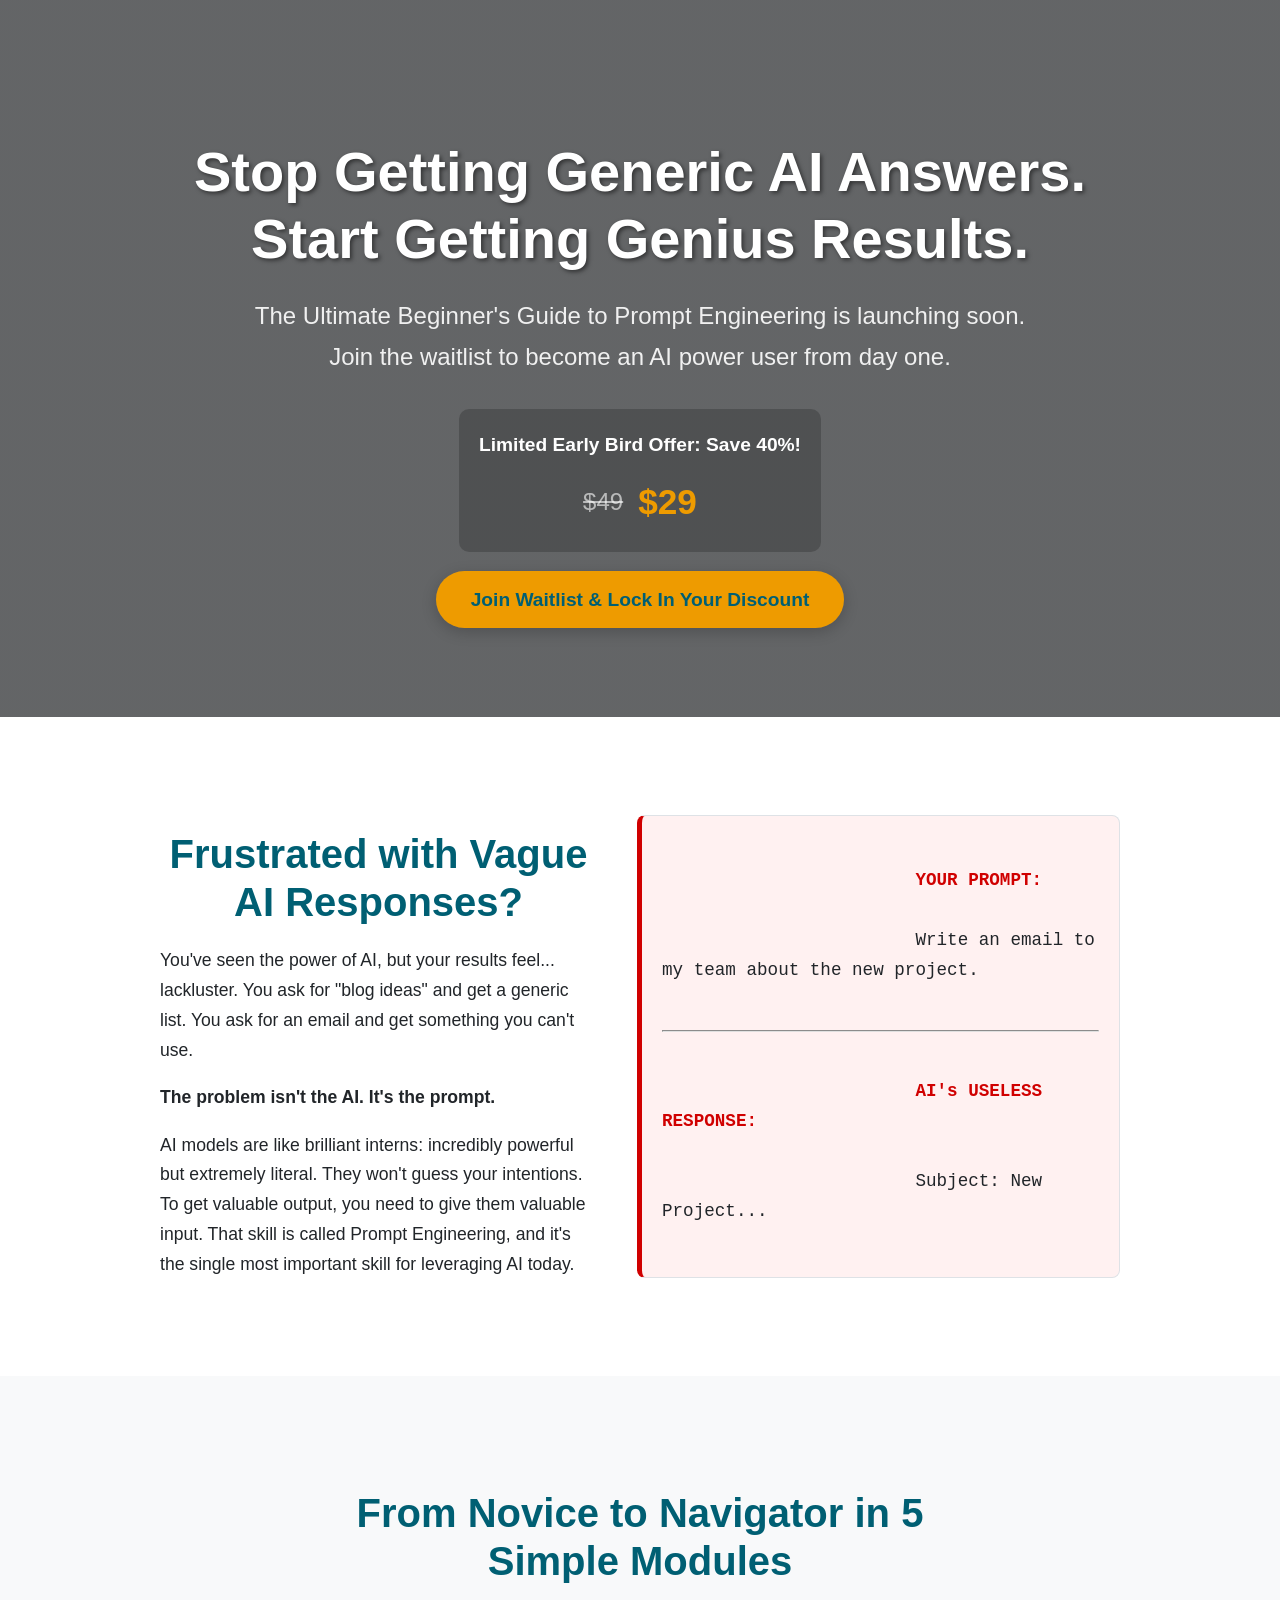
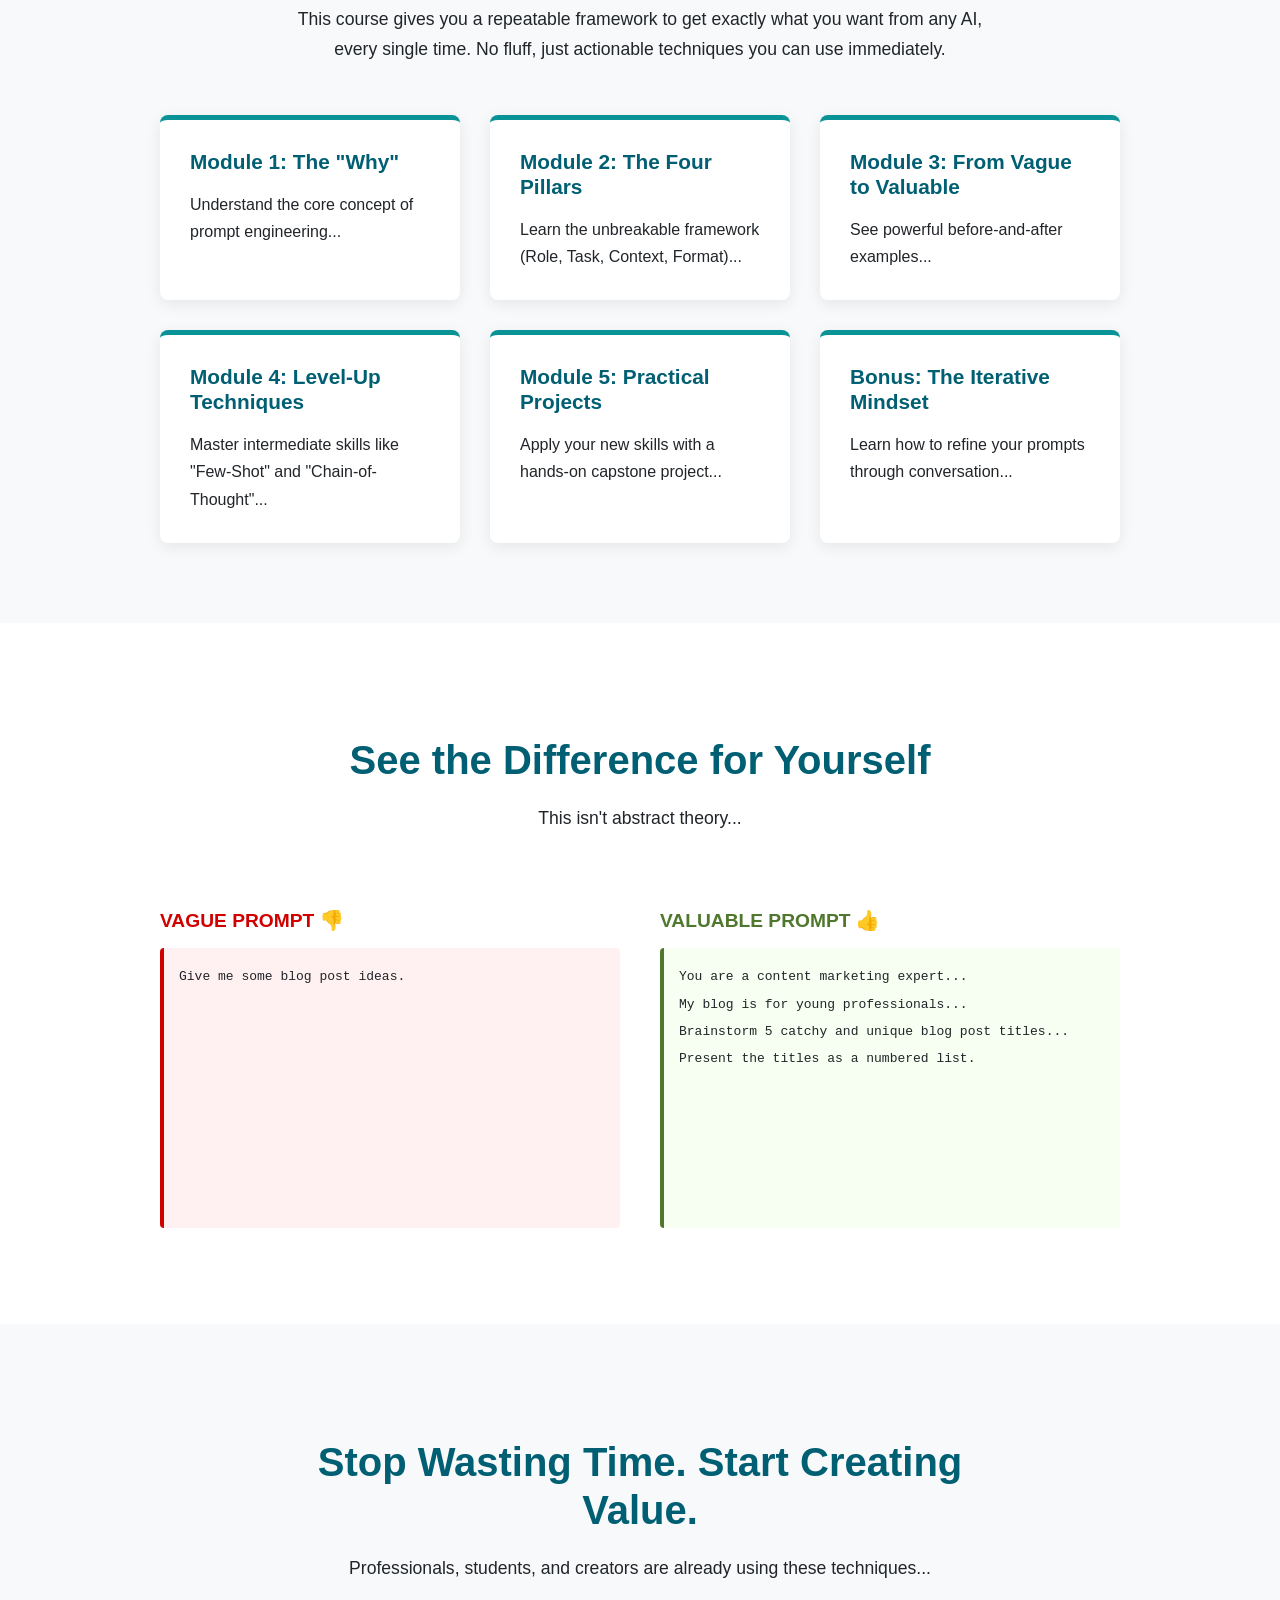
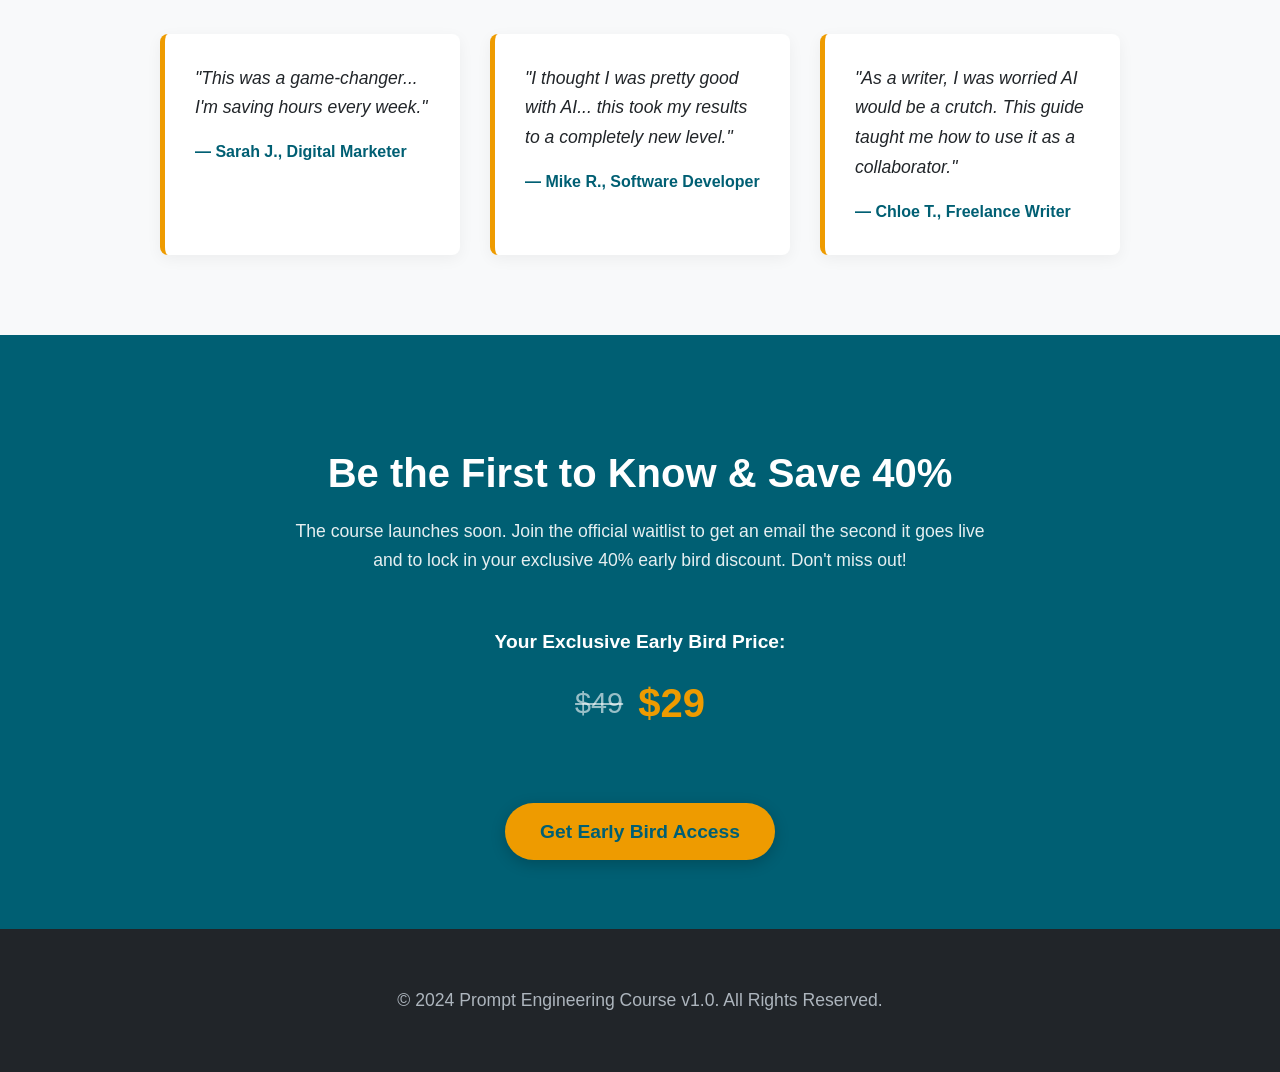
==== index.html @ 7eda1242 "Add files via upload" ====
<!DOCTYPE html>
<html lang="en">
<head>
    <meta charset="UTF-8">
    <meta name="viewport" content="width=device-width, initial-scale=1.0">
    <title>The Ultimate Beginner's Guide to Prompt Engineering</title>
    <style>
        /* --- Base & Typography --- */
        :root {
            --primary-color: #005f73;
            --secondary-color: #0a9396;
            --accent-color: #ee9b00;
            --text-color: #212529;
            --bg-light: #f8f9fa;
            --bg-white: #ffffff;
            --border-color: #dee2e6;
            --success-light: #f6fff1;
            --success-dark: #4f772d;
            --danger-light: #fff1f1;
            --danger-dark: #d00000;
        }

        body {
            font-family: -apple-system, BlinkMacSystemFont, "Segoe UI", Roboto, Helvetica, Arial, sans-serif;
            line-height: 1.7;
            margin: 0;
            padding: 0;
            background-color: var(--bg-light);
            color: var(--text-color);
            scroll-behavior: smooth;
        }

        .container {
            max-width: 960px;
            margin: 0 auto;
            padding: 0 20px;
        }

        h1, h2, h3, h4 {
            color: var(--primary-color);
            font-weight: 700;
            line-height: 1.2;
        }

        h2 { font-size: 2.5rem; text-align: center; margin-bottom: 20px; }
        h3 { font-size: 1.75rem; }
        p { margin-bottom: 1rem; font-size: 1.1rem; }

        /* --- Header / Hero Section --- */
        .hero {
            background: linear-gradient(rgba(0, 2, 4, 0.6), rgba(0, 2, 4, 0.6)), url('https://images.unsplash.com/photo-1677756119517-756a188d2d94?auto=format&fit=crop&q=80&w=2070') no-repeat center center/cover;
            color: var(--bg-white);
            padding: 100px 0;
            text-align: center;
        }

        .hero h1 { font-size: 3.5rem; color: var(--bg-white); margin-bottom: 1rem; text-shadow: 2px 2px 4px rgba(0,0,0,0.5); }
        .hero p { font-size: 1.5rem; color: rgba(255, 255, 255, 0.9); margin-bottom: 2rem; }

        .cta-button {
            background-color: var(--accent-color);
            color: var(--primary-color);
            padding: 18px 35px;
            font-size: 1.2rem;
            font-weight: bold;
            text-decoration: none;
            border-radius: 50px;
            border: none;
            cursor: pointer;
            transition: all 0.3s ease;
            box-shadow: 0 4px 15px rgba(0,0,0,0.2);
        }

        .cta-button:hover { background-color: #ffb703; transform: translateY(-3px); box-shadow: 0 6px 20px rgba(0,0,0,0.3); }
        
        .early-bird-offer { background-color: rgba(0, 0, 0, 0.2); border-radius: 10px; padding: 20px; margin-bottom: 2rem; display: inline-block; }
        .early-bird-offer p { margin: 0 0 10px 0; font-weight: bold; color: #fff; font-size: 1.2rem; }
        
        .price-display { display: flex; justify-content: center; align-items: center; gap: 15px; }
        .strikethrough-price { text-decoration: line-through; font-size: 1.5rem; color: rgba(255,255,255,0.6); }
        .early-bird-price { font-size: 2.2rem; font-weight: bold; color: var(--accent-color); }


        /* --- General Section Styling --- */
        .section { padding: 80px 0; }
        .section-intro { text-align: center; max-width: 700px; margin: 0 auto 50px auto; }

        /* --- Problem Section --- */
        #problem { background-color: var(--bg-white); }
        .problem-container { display: flex; align-items: center; gap: 40px; }
        .problem-text { flex: 1; }
        .problem-image { flex: 1; font-family: "Courier New", Courier, monospace; background: var(--danger-light); border: 1px solid var(--border-color); border-left: 5px solid var(--danger-dark); padding: 20px; border-radius: 8px; font-size: 1.1rem; white-space: pre-wrap; }

        /* --- Modules Section --- */
        .modules-grid { display: grid; grid-template-columns: repeat(auto-fit, minmax(280px, 1fr)); gap: 30px; margin-top: 50px; }
        .module-card { background-color: var(--bg-white); border-radius: 8px; padding: 30px; box-shadow: 0 4px 15px rgba(0,0,0,0.08); border-top: 5px solid var(--secondary-color); transition: transform 0.3s ease, box-shadow 0.3s ease; }
        .module-card:hover { transform: translateY(-5px); box-shadow: 0 8px 25px rgba(0,0,0,0.12); }
        .module-card h4 { color: var(--primary-color); font-size: 1.3rem; margin-top: 0; margin-bottom: 15px; }
        .module-card p { font-size: 1rem; margin-bottom: 0; }

        /* --- Sneak Peek Section --- */
        #sneak-peek { background-color: var(--bg-white); }
        .comparison-grid { display: grid; grid-template-columns: 1fr 1fr; gap: 40px; margin-top: 40px; }
        .prompt-box h4 { font-size: 1.2rem; margin-bottom: 10px; }
        .prompt-box pre { padding: 15px; border-radius: 4px; font-family: "Courier New", Courier, monospace; white-space: pre-wrap; word-wrap: break-word; min-height: 250px; }
        .bad-prompt h4 { color: var(--danger-dark); }
        .bad-prompt pre { border-left: 4px solid var(--danger-dark); background-color: var(--danger-light); }
        .good-prompt h4 { color: var(--success-dark); }
        .good-prompt pre { border-left: 4px solid var(--success-dark); background-color: var(--success-light); }
        
        /* --- Testimonials Section --- */
        .testimonials-grid { display: grid; grid-template-columns: repeat(auto-fit, minmax(280px, 1fr)); gap: 30px; }
        .testimonial-card { background: var(--bg-white); padding: 30px; border-radius: 8px; box-shadow: 0 4px 15px rgba(0,0,0,0.05); border-left: 5px solid var(--accent-color); }
        .testimonial-card blockquote { margin: 0 0 15px 0; padding: 0; font-style: italic; font-size: 1.1rem; border: none; }
        .testimonial-card cite { font-weight: bold; color: var(--primary-color); font-style: normal; }

        /* --- Final CTA Section --- */
        #final-cta { background-color: var(--primary-color); color: var(--bg-white); }
        #final-cta h2 { color: var(--bg-white); }
        #final-cta .section-intro { margin-bottom: 30px; }
        #final-cta .early-bird-offer { background-color: transparent; }

        /* --- Modal Styles --- */
        .modal-overlay {
            position: fixed;
            top: 0; left: 0; right: 0; bottom: 0;
            background: rgba(0, 0, 0, 0.7);
            z-index: 1000;
            display: none;
            justify-content: center;
            align-items: center;
            opacity: 0;
            transition: opacity 0.3s ease;
        }
        .modal-overlay.active { display: flex; opacity: 1; }
        .modal-content {
            background: var(--bg-white);
            padding: 40px;
            border-radius: 8px;
            max-width: 500px;
            width: 90%;
            position: relative;
            text-align: center;
            transform: translateY(-20px);
            transition: transform 0.3s ease;
        }
        .modal-overlay.active .modal-content { transform: translateY(0); }
        .modal-content h3 { margin-top: 0; font-size: 1.8rem; }
        .modal-content p { color: #6c757d; font-size: 1.1rem; }
        .close-button {
            position: absolute;
            top: 10px; right: 15px;
            font-size: 2.5rem;
            font-weight: bold;
            color: #aaa;
            cursor: pointer;
            border: none; background: none;
            line-height: 1;
        }
        .close-button:hover { color: #333; }
        .waitlist-form input {
            width: 100%;
            padding: 15px;
            margin-bottom: 15px;
            border: 1px solid var(--border-color);
            border-radius: 8px;
            font-size: 1rem;
            box-sizing: border-box;
        }
        .waitlist-form button {
            width: 100%;
            padding: 15px;
            font-size: 1.1rem;
            font-weight: bold;
        }
        .success-message { display: none; }
        .success-message .icon { font-size: 4rem; color: var(--success-dark); line-height: 1; }
        .success-message h3 { color: var(--success-dark); }
        
        /* --- Footer --- */
        footer { text-align: center; padding: 40px 20px; background-color: #212529; color: #adb5bd; }
        
        @media (max-width: 768px) {
            .hero h1 { font-size: 2.5rem; }
            .hero p { font-size: 1.2rem; }
            h2 { font-size: 2rem; }
            .problem-container { flex-direction: column; }
            .comparison-grid { grid-template-columns: 1fr; }
            .prompt-box pre { min-height: auto; }
        }

    </style>
</head>
<body>

    <!-- Hero Section -->
    <header class="hero">
        <div class="container">
            <h1>Stop Getting Generic AI Answers. Start Getting Genius Results.</h1>
            <p>The Ultimate Beginner's Guide to Prompt Engineering is launching soon. <br>Join the waitlist to become an AI power user from day one.</p>
            <div class="early-bird-offer">
                <p>Limited Early Bird Offer: Save 40%!</p>
                <div class="price-display">
                    <span class="strikethrough-price">$49</span>
                    <span class="early-bird-price">$29</span>
                </div>
            </div>
            <br>
            <a href="#" class="cta-button waitlist-trigger">Join Waitlist & Lock In Your Discount</a>
        </div>
    </header>

    <main>
        <!-- Content Sections -->
        <section id="problem" class="section">
            <div class="container">
                 <div class="problem-container">
                    <div class="problem-text">
                        <h2>Frustrated with Vague AI Responses?</h2>
                        <p>You've seen the power of AI, but your results feel... lackluster. You ask for "blog ideas" and get a generic list. You ask for an email and get something you can't use.</p>
                        <p><strong>The problem isn't the AI. It's the prompt.</strong></p>
                        <p>AI models are like brilliant interns: incredibly powerful but extremely literal. They won't guess your intentions. To get valuable output, you need to give them valuable input. That skill is called Prompt Engineering, and it's the single most important skill for leveraging AI today.</p>
                    </div>
                    <div class="problem-image">
                        <span style="font-weight: bold; color: var(--danger-dark);">YOUR PROMPT:</span><br>
                        <code>Write an email to my team about the new project.</code>
                        <hr style="border-color: #e0e0e0; margin: 15px 0;">
                        <span style="font-weight: bold; color: var(--danger-dark);">AI's USELESS RESPONSE:</span><br>
                        <code>Subject: New Project...</code>
                    </div>
                 </div>
            </div>
        </section>

        <section id="learn" class="section">
            <div class="container">
                <div class="section-intro">
                    <h2>From Novice to Navigator in 5 Simple Modules</h2>
                    <p>This course gives you a repeatable framework to get exactly what you want from any AI, every single time. No fluff, just actionable techniques you can use immediately.</p>
                </div>
                <div class="modules-grid">
                    <div class="module-card"><h4>Module 1: The "Why"</h4><p>Understand the core concept of prompt engineering...</p></div>
                    <div class="module-card"><h4>Module 2: The Four Pillars</h4><p>Learn the unbreakable framework (Role, Task, Context, Format)...</p></div>
                    <div class="module-card"><h4>Module 3: From Vague to Valuable</h4><p>See powerful before-and-after examples...</p></div>
                    <div class="module-card"><h4>Module 4: Level-Up Techniques</h4><p>Master intermediate skills like "Few-Shot" and "Chain-of-Thought"...</p></div>
                    <div class="module-card"><h4>Module 5: Practical Projects</h4><p>Apply your new skills with a hands-on capstone project...</p></div>
                    <div class="module-card"><h4>Bonus: The Iterative Mindset</h4><p>Learn how to refine your prompts through conversation...</p></div>
                </div>
            </div>
        </section>

        <section id="sneak-peek" class="section">
             <div class="container">
                <div class="section-intro"><h2>See the Difference for Yourself</h2><p>This isn't abstract theory...</p></div>
                <div class="comparison-grid">
                    <div class="prompt-box bad-prompt"><h4>VAGUE PROMPT 👎</h4><pre><code>Give me some blog post ideas.</code></pre></div>
                    <div class="prompt-box good-prompt"><h4>VALUABLE PROMPT 👍</h4><pre><code>You are a content marketing expert...<br>My blog is for young professionals...<br>Brainstorm 5 catchy and unique blog post titles...<br>Present the titles as a numbered list.</code></pre></div>
                </div>
             </div>
        </section>

        <section id="testimonials" class="section">
            <div class="container">
                <div class="section-intro"><h2>Stop Wasting Time. Start Creating Value.</h2><p>Professionals, students, and creators are already using these techniques...</p></div>
                <div class="testimonials-grid">
                    <div class="testimonial-card"><blockquote>"This was a game-changer... I'm saving hours every week."</blockquote><cite>— Sarah J., Digital Marketer</cite></div>
                    <div class="testimonial-card"><blockquote>"I thought I was pretty good with AI... this took my results to a completely new level."</blockquote><cite>— Mike R., Software Developer</cite></div>
                    <div class="testimonial-card"><blockquote>"As a writer, I was worried AI would be a crutch. This guide taught me how to use it as a collaborator."</blockquote><cite>— Chloe T., Freelance Writer</cite></div>
                </div>
            </div>
        </section>
        
        <section id="final-cta" class="section">
            <div class="container" style="text-align: center;">
                <div class="section-intro">
                    <h2>Be the First to Know & Save 40%</h2>
                    <p style="color: rgba(255, 255, 255, 0.9);">The course launches soon. Join the official waitlist to get an email the second it goes live and to lock in your exclusive 40% early bird discount. Don't miss out!</p>
                </div>
                <div class="early-bird-offer"><p>Your Exclusive Early Bird Price:</p><div class="price-display"><span class="strikethrough-price" style="font-size: 1.8rem;">$49</span><span class="early-bird-price" style="font-size: 2.5rem;">$29</span></div></div>
                <br><br>
                <a href="#" class="cta-button waitlist-trigger">Get Early Bird Access</a>
            </div>
        </section>
    </main>

    <footer>
        <p>&copy; 2024 Prompt Engineering Course v1.0. All Rights Reserved.</p>
    </footer>

    <!-- Modal HTML -->
    <div class="modal-overlay" id="modal-overlay">
        <div class="modal-content" id="modal-content">
            <button class="close-button" id="close-modal">&times;</button>
            
            <div id="form-content">
                <h3>Join the Early Bird Waitlist!</h3>
                <p>Enter your email below to get your 40% discount code and be notified the moment we launch.</p>
                <form class="waitlist-form" id="waitlist-form">
                    <input type="email" name="email" placeholder="Your Email" required>
                    <button type="submit" class="cta-button">Secure My Spot</button>
                </form>
            </div>

            <div class="success-message" id="success-message">
                <div class="icon">✅</div>
                <h3>You're on the list!</h3>
                <p>Thank you for signing up. Your exclusive 40% discount code will be sent to your email on launch day. Keep an eye on your inbox!</p>
            </div>
        </div>
    </div>

<script>
    document.addEventListener('DOMContentLoaded', () => {
        const modalOverlay = document.getElementById('modal-overlay');
        const modalContent = document.getElementById('modal-content');
        const closeModalButton = document.getElementById('close-modal');
        const waitlistTriggers = document.querySelectorAll('.waitlist-trigger');
        const waitlistForm = document.getElementById('waitlist-form');
        const formContent = document.getElementById('form-content');
        const successMessage = document.getElementById('success-message');

        const openModal = () => {
            formContent.style.display = 'block';
            successMessage.style.display = 'none';
            waitlistForm.reset();
            modalOverlay.classList.add('active');
        };

        const closeModal = () => {
            modalOverlay.classList.remove('active');
        };

        waitlistTriggers.forEach(button => {
            button.addEventListener('click', (e) => {
                e.preventDefault();
                openModal();
            });
        });

        closeModalButton.addEventListener('click', closeModal);

        modalOverlay.addEventListener('click', (e) => {
            if (e.target === modalOverlay) {
                closeModal();
            }
        });

        document.addEventListener('keydown', (e) => {
            if (e.key === 'Escape' && modalOverlay.classList.contains('active')) {
                closeModal();
            }
        });

        waitlistForm.addEventListener('submit', (e) => {
            e.preventDefault(); 
            
            const email = waitlistForm.email.value;
            console.log(`Email submitted: ${email}`);

            formContent.style.display = 'none';
            successMessage.style.display = 'block';

            setTimeout(() => {
                closeModal();
            }, 4000);
        });
    });
</script>

</body>
</html>
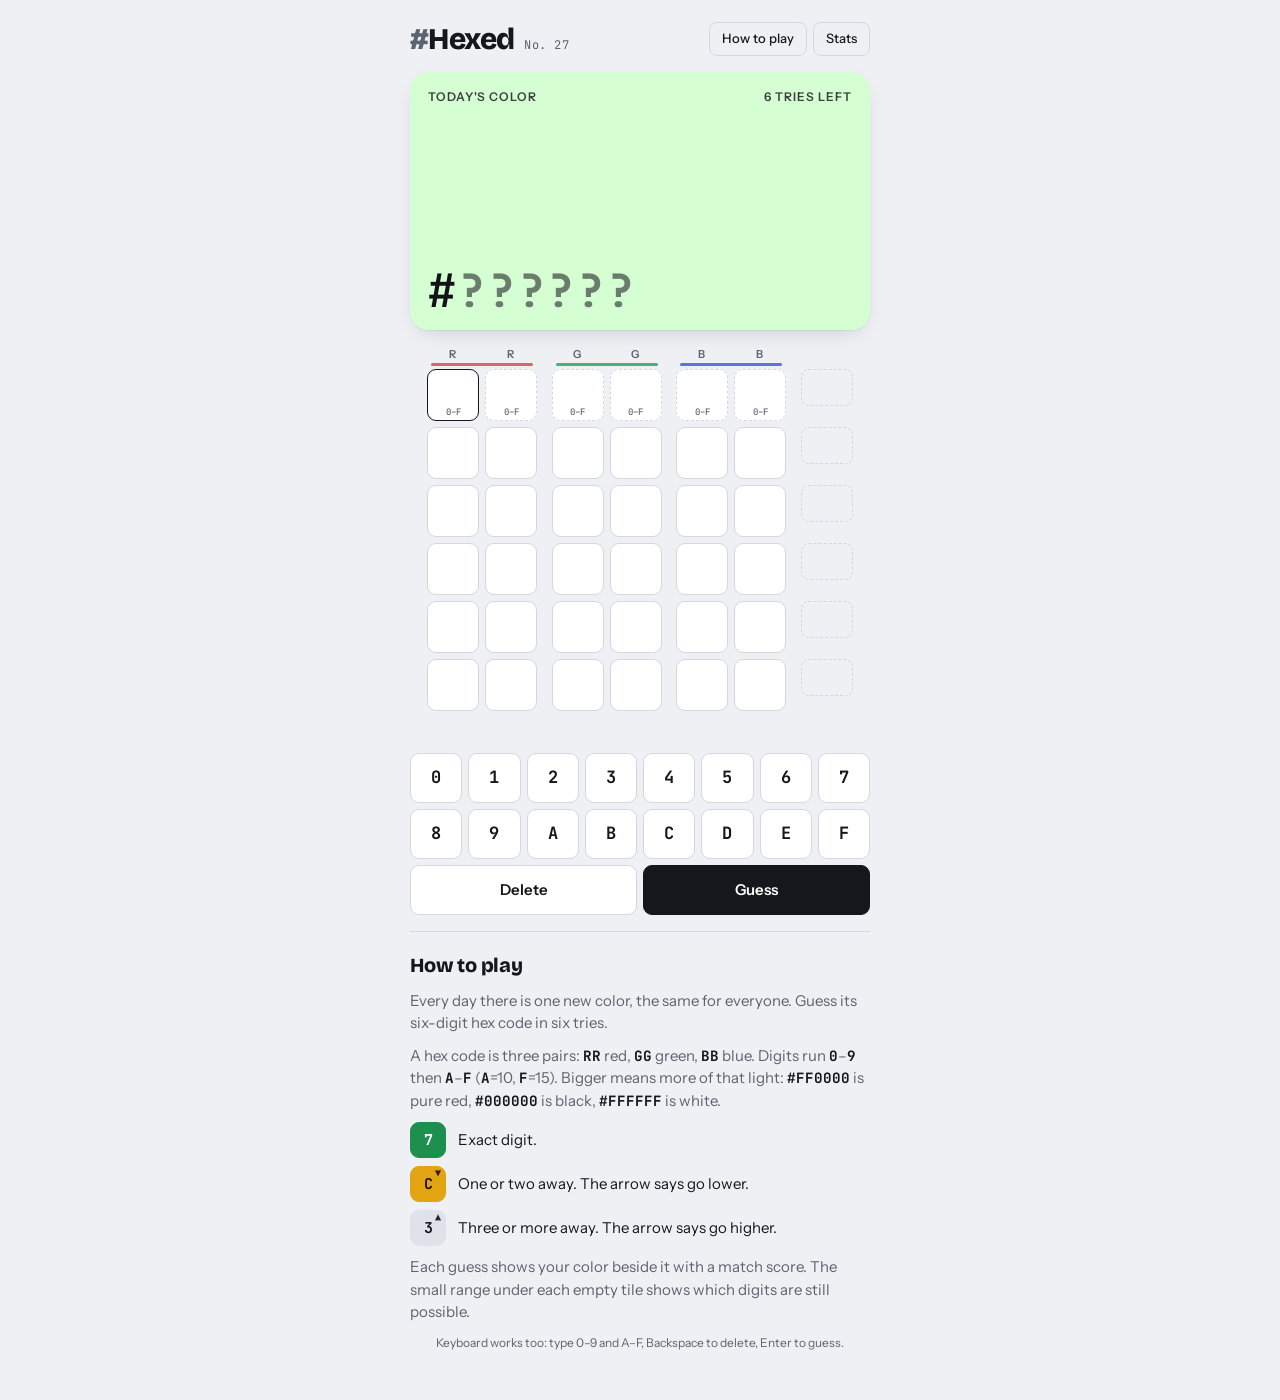
==== commit ddbdeb66: "Make Hexed the homepage and remove the course page The game now lives at the site root. /hexed/ redi" ====
--- a/index.html
+++ b/index.html
@@ -1,371 +1,468 @@
 <!DOCTYPE html>
 <html lang="en">
 <head>
-    <meta charset="UTF-8">
-    <meta name="viewport" content="width=device-width, initial-scale=1.0">
-    <title>The Ultimate Beginner's Guide to Prompt Engineering</title>
-    <style>
-        /* --- Base & Typography --- */
-        :root {
-            --primary-color: #005f73;
-            --secondary-color: #0a9396;
-            --accent-color: #ee9b00;
-            --text-color: #212529;
-            --bg-light: #f8f9fa;
-            --bg-white: #ffffff;
-            --border-color: #dee2e6;
-            --success-light: #f6fff1;
-            --success-dark: #4f772d;
-            --danger-light: #fff1f1;
-            --danger-dark: #d00000;
-        }
-
-        body {
-            font-family: -apple-system, BlinkMacSystemFont, "Segoe UI", Roboto, Helvetica, Arial, sans-serif;
-            line-height: 1.7;
-            margin: 0;
-            padding: 0;
-            background-color: var(--bg-light);
-            color: var(--text-color);
-            scroll-behavior: smooth;
-        }
-
-        .container {
-            max-width: 960px;
-            margin: 0 auto;
-            padding: 0 20px;
-        }
-
-        h1, h2, h3, h4 {
-            color: var(--primary-color);
-            font-weight: 700;
-            line-height: 1.2;
-        }
-
-        h2 { font-size: 2.5rem; text-align: center; margin-bottom: 20px; }
-        h3 { font-size: 1.75rem; }
-        p { margin-bottom: 1rem; font-size: 1.1rem; }
-
-        /* --- Header / Hero Section --- */
-        .hero {
-            background: linear-gradient(rgba(0, 2, 4, 0.6), rgba(0, 2, 4, 0.6)), url('https://images.unsplash.com/photo-1677756119517-756a188d2d94?auto=format&fit=crop&q=80&w=2070') no-repeat center center/cover;
-            color: var(--bg-white);
-            padding: 100px 0;
-            text-align: center;
-        }
-
-        .hero h1 { font-size: 3.5rem; color: var(--bg-white); margin-bottom: 1rem; text-shadow: 2px 2px 4px rgba(0,0,0,0.5); }
-        .hero p { font-size: 1.5rem; color: rgba(255, 255, 255, 0.9); margin-bottom: 2rem; }
-
-        .cta-button {
-            background-color: var(--accent-color);
-            color: var(--primary-color);
-            padding: 18px 35px;
-            font-size: 1.2rem;
-            font-weight: bold;
-            text-decoration: none;
-            border-radius: 50px;
-            border: none;
-            cursor: pointer;
-            transition: all 0.3s ease;
-            box-shadow: 0 4px 15px rgba(0,0,0,0.2);
-        }
-
-        .cta-button:hover { background-color: #ffb703; transform: translateY(-3px); box-shadow: 0 6px 20px rgba(0,0,0,0.3); }
-        
-        .early-bird-offer { background-color: rgba(0, 0, 0, 0.2); border-radius: 10px; padding: 20px; margin-bottom: 2rem; display: inline-block; }
-        .early-bird-offer p { margin: 0 0 10px 0; font-weight: bold; color: #fff; font-size: 1.2rem; }
-        
-        .price-display { display: flex; justify-content: center; align-items: center; gap: 15px; }
-        .strikethrough-price { text-decoration: line-through; font-size: 1.5rem; color: rgba(255,255,255,0.6); }
-        .early-bird-price { font-size: 2.2rem; font-weight: bold; color: var(--accent-color); }
-
-
-        /* --- General Section Styling --- */
-        .section { padding: 80px 0; }
-        .section-intro { text-align: center; max-width: 700px; margin: 0 auto 50px auto; }
-
-        /* --- Problem Section --- */
-        #problem { background-color: var(--bg-white); }
-        .problem-container { display: flex; align-items: center; gap: 40px; }
-        .problem-text { flex: 1; }
-        .problem-image { flex: 1; font-family: "Courier New", Courier, monospace; background: var(--danger-light); border: 1px solid var(--border-color); border-left: 5px solid var(--danger-dark); padding: 20px; border-radius: 8px; font-size: 1.1rem; white-space: pre-wrap; }
-
-        /* --- Modules Section --- */
-        .modules-grid { display: grid; grid-template-columns: repeat(auto-fit, minmax(280px, 1fr)); gap: 30px; margin-top: 50px; }
-        .module-card { background-color: var(--bg-white); border-radius: 8px; padding: 30px; box-shadow: 0 4px 15px rgba(0,0,0,0.08); border-top: 5px solid var(--secondary-color); transition: transform 0.3s ease, box-shadow 0.3s ease; }
-        .module-card:hover { transform: translateY(-5px); box-shadow: 0 8px 25px rgba(0,0,0,0.12); }
-        .module-card h4 { color: var(--primary-color); font-size: 1.3rem; margin-top: 0; margin-bottom: 15px; }
-        .module-card p { font-size: 1rem; margin-bottom: 0; }
-
-        /* --- Sneak Peek Section --- */
-        #sneak-peek { background-color: var(--bg-white); }
-        .comparison-grid { display: grid; grid-template-columns: 1fr 1fr; gap: 40px; margin-top: 40px; }
-        .prompt-box h4 { font-size: 1.2rem; margin-bottom: 10px; }
-        .prompt-box pre { padding: 15px; border-radius: 4px; font-family: "Courier New", Courier, monospace; white-space: pre-wrap; word-wrap: break-word; min-height: 250px; }
-        .bad-prompt h4 { color: var(--danger-dark); }
-        .bad-prompt pre { border-left: 4px solid var(--danger-dark); background-color: var(--danger-light); }
-        .good-prompt h4 { color: var(--success-dark); }
-        .good-prompt pre { border-left: 4px solid var(--success-dark); background-color: var(--success-light); }
-        
-        /* --- Testimonials Section --- */
-        .testimonials-grid { display: grid; grid-template-columns: repeat(auto-fit, minmax(280px, 1fr)); gap: 30px; }
-        .testimonial-card { background: var(--bg-white); padding: 30px; border-radius: 8px; box-shadow: 0 4px 15px rgba(0,0,0,0.05); border-left: 5px solid var(--accent-color); }
-        .testimonial-card blockquote { margin: 0 0 15px 0; padding: 0; font-style: italic; font-size: 1.1rem; border: none; }
-        .testimonial-card cite { font-weight: bold; color: var(--primary-color); font-style: normal; }
-
-        /* --- Final CTA Section --- */
-        #final-cta { background-color: var(--primary-color); color: var(--bg-white); }
-        #final-cta h2 { color: var(--bg-white); }
-        #final-cta .section-intro { margin-bottom: 30px; }
-        #final-cta .early-bird-offer { background-color: transparent; }
-
-        /* --- Modal Styles --- */
-        .modal-overlay {
-            position: fixed;
-            top: 0; left: 0; right: 0; bottom: 0;
-            background: rgba(0, 0, 0, 0.7);
-            z-index: 1000;
-            display: none;
-            justify-content: center;
-            align-items: center;
-            opacity: 0;
-            transition: opacity 0.3s ease;
-        }
-        .modal-overlay.active { display: flex; opacity: 1; }
-        .modal-content {
-            background: var(--bg-white);
-            padding: 40px;
-            border-radius: 8px;
-            max-width: 500px;
-            width: 90%;
-            position: relative;
-            text-align: center;
-            transform: translateY(-20px);
-            transition: transform 0.3s ease;
-        }
-        .modal-overlay.active .modal-content { transform: translateY(0); }
-        .modal-content h3 { margin-top: 0; font-size: 1.8rem; }
-        .modal-content p { color: #6c757d; font-size: 1.1rem; }
-        .close-button {
-            position: absolute;
-            top: 10px; right: 15px;
-            font-size: 2.5rem;
-            font-weight: bold;
-            color: #aaa;
-            cursor: pointer;
-            border: none; background: none;
-            line-height: 1;
-        }
-        .close-button:hover { color: #333; }
-        .waitlist-form input {
-            width: 100%;
-            padding: 15px;
-            margin-bottom: 15px;
-            border: 1px solid var(--border-color);
-            border-radius: 8px;
-            font-size: 1rem;
-            box-sizing: border-box;
-        }
-        .waitlist-form button {
-            width: 100%;
-            padding: 15px;
-            font-size: 1.1rem;
-            font-weight: bold;
-        }
-        .success-message { display: none; }
-        .success-message .icon { font-size: 4rem; color: var(--success-dark); line-height: 1; }
-        .success-message h3 { color: var(--success-dark); }
-        
-        /* --- Footer --- */
-        footer { text-align: center; padding: 40px 20px; background-color: #212529; color: #adb5bd; }
-        
-        @media (max-width: 768px) {
-            .hero h1 { font-size: 2.5rem; }
-            .hero p { font-size: 1.2rem; }
-            h2 { font-size: 2rem; }
-            .problem-container { flex-direction: column; }
-            .comparison-grid { grid-template-columns: 1fr; }
-            .prompt-box pre { min-height: auto; }
-        }
-
-    </style>
+<meta charset="UTF-8">
+<meta name="viewport" content="width=device-width, initial-scale=1, viewport-fit=cover">
+<title>Hexed</title>
+<meta name="claude:viewport-fit-sides" content="cover">
+<meta name="description" content="Hexed: a daily color game. Guess today's color's hex code in six tries.">
+<link rel="preconnect" href="https://fonts.googleapis.com">
+<link rel="preconnect" href="https://fonts.gstatic.com" crossorigin>
+<link rel="stylesheet" href="https://fonts.googleapis.com/css2?family=Bricolage+Grotesque:opsz,wght@12..96,500;12..96,800&family=Instrument+Sans:wght@400;500;600&family=JetBrains+Mono:wght@500;700&display=swap">
+<style>
+/* Layout: one narrow play column. The day's color is the hero; everything around it stays neutral so the color reads true. */
+:root {
+  --bg: #eef0f3;
+  --fg: #15171c;
+  --muted: #5d6370;
+  --line: #d3d7de;
+  --tile: #ffffff;
+  --tile-far: #dfe2e8;
+  --key: #ffffff;
+  --key-hover: #e6e9ee;
+  --exact: #1d8f4e;
+  --exact-fg: #ffffff;
+  --close: #e3a412;
+  --close-fg: #1d1606;
+  --ink: #15171c;
+  --ink-fg: #ffffff;
+  --shadow: 0 1px 0 rgba(20, 24, 33, .06), 0 8px 24px -12px rgba(20, 24, 33, .25);
+  --f-display: "Bricolage Grotesque", "Avenir Next", "Segoe UI", system-ui, sans-serif;
+  --f-body: "Instrument Sans", "Segoe UI", system-ui, -apple-system, sans-serif;
+  --f-mono: "JetBrains Mono", ui-monospace, "SFMono-Regular", Menlo, Consolas, monospace;
+  --t: clamp(34px, 10.4vw, 52px);
+  --gap: clamp(3px, 1vw, 6px);
+}
+@media (prefers-color-scheme: dark) {
+  :root:not([data-theme="light"]) {
+    --bg: #111318; --fg: #eceef2; --muted: #9aa1ae; --line: #2b2f38;
+    --tile: #1b1e25; --tile-far: #2a2e37; --key: #20242c; --key-hover: #2b3039;
+    --exact: #27a35f; --exact-fg: #ffffff; --close: #e8ad25; --close-fg: #1d1606;
+    --ink: #eceef2; --ink-fg: #111318;
+    --shadow: 0 1px 0 rgba(0,0,0,.4), 0 8px 24px -12px rgba(0,0,0,.6);
+    color-scheme: dark;
+  }
+}
+:root[data-theme="dark"] {
+  --bg: #111318; --fg: #eceef2; --muted: #9aa1ae; --line: #2b2f38;
+  --tile: #1b1e25; --tile-far: #2a2e37; --key: #20242c; --key-hover: #2b3039;
+  --exact: #27a35f; --exact-fg: #ffffff; --close: #e8ad25; --close-fg: #1d1606;
+  --ink: #eceef2; --ink-fg: #111318;
+  --shadow: 0 1px 0 rgba(0,0,0,.4), 0 8px 24px -12px rgba(0,0,0,.6);
+  color-scheme: dark;
+}
+
+* { box-sizing: border-box; }
+[hidden] { display: none !important; }
+body {
+  background: var(--bg); color: var(--fg);
+  font-family: var(--f-body); font-size: 15px; line-height: 1.5;
+  padding-left: max(16px, env(safe-area-inset-left, 0px));
+  padding-right: max(16px, env(safe-area-inset-right, 0px));
+  -webkit-tap-highlight-color: transparent;
+}
+button { font: inherit; color: inherit; cursor: pointer; }
+button:focus-visible, .key:focus-visible { outline: 2px solid var(--fg); outline-offset: 2px; }
+
+.app { max-width: 460px; margin: 0 auto; padding-block: 14px 40px; display: flex; flex-direction: column; gap: 16px; }
+
+.top { display: flex; align-items: center; justify-content: space-between; gap: 12px; }
+.brand { display: flex; align-items: baseline; gap: 10px; min-width: 0; }
+.mark { font-family: var(--f-display); font-weight: 800; font-size: 30px; letter-spacing: -.02em; line-height: 1; }
+.mark b { font-weight: 800; color: var(--muted); }
+.no { font-family: var(--f-mono); font-size: 12px; color: var(--muted); letter-spacing: .04em; white-space: nowrap; }
+.chip { font-size: 11px; font-weight: 600; text-transform: uppercase; letter-spacing: .08em; padding: 2px 8px; border-radius: 99px; background: var(--close); color: var(--close-fg); }
+.actions { display: flex; gap: 6px; }
+.btn-ghost { background: transparent; border: 1px solid var(--line); border-radius: 8px; padding: 6px 12px; font-size: 13px; font-weight: 500; }
+.btn-ghost:hover { background: var(--key-hover); }
+
+/* The hero swatch */
+.target {
+  position: relative; border-radius: 18px; aspect-ratio: 16 / 9; max-width: 100%;
+  display: flex; flex-direction: column; justify-content: space-between; padding: 16px 18px;
+  box-shadow: var(--shadow); transition: background-color .4s ease;
+  --on: #fff;
+}
+.target-top { display: flex; justify-content: space-between; align-items: center; font-size: 12px; font-weight: 600; letter-spacing: .08em; text-transform: uppercase; color: var(--on); opacity: .8; }
+.target-code { font-family: var(--f-mono); font-weight: 700; font-size: clamp(30px, 10vw, 46px); letter-spacing: .04em; color: var(--on); line-height: 1; }
+.target-code .q { opacity: .55; }
+
+/* Board */
+.board { display: flex; flex-direction: column; gap: var(--gap); align-items: center; }
+.row { display: flex; align-items: stretch; gap: calc(var(--gap) * 2.4); }
+.grp { display: flex; gap: var(--gap); }
+.labels .grp span { width: var(--t); text-align: center; font-size: 11px; font-weight: 600; letter-spacing: .08em; text-transform: uppercase; color: var(--muted); }
+.labels .grp { position: relative; }
+.labels .grp::after { content: ""; position: absolute; left: 4px; right: 4px; bottom: -3px; height: 3px; border-radius: 3px; background: var(--c); opacity: .85; }
+.labels .sw-col { width: var(--t); }
+.tile {
+  width: var(--t); height: var(--t); border-radius: 9px; background: var(--tile);
+  border: 1.5px solid var(--line); position: relative;
+  display: grid; place-items: center; font-family: var(--f-mono); font-weight: 700;
+  font-size: calc(var(--t) * .44); font-variant-numeric: tabular-nums;
+}
+.tile .sub { position: absolute; bottom: 2px; left: 0; right: 0; text-align: center; font-size: 9px; font-weight: 500; line-height: 1.2; color: var(--muted); letter-spacing: 0; }
+.tile.filled { border-color: var(--muted); }
+.tile.active-empty { border-style: dashed; }
+.tile.exact { background: var(--exact); border-color: var(--exact); color: var(--exact-fg); }
+.tile.close { background: var(--close); border-color: var(--close); color: var(--close-fg); }
+.tile.far { background: var(--tile-far); border-color: var(--tile-far); }
+.tile.exact .sub, .tile.close .sub { color: inherit; opacity: .85; }
+.tile .arrow { position: absolute; top: 2px; right: 4px; font-size: 10px; line-height: 1; }
+.tile.far .arrow, .tile.close .arrow { opacity: .9; }
+.sw-col { width: var(--t); display: flex; flex-direction: column; align-items: center; gap: 1px; }
+.sw { width: var(--t); height: calc(var(--t) * .72); border-radius: 8px; border: 1.5px dashed var(--line); }
+.sw.on { border: 1.5px solid rgba(127,127,127,.25); }
+.pct { font-family: var(--f-mono); font-size: 10.5px; font-weight: 700; color: var(--muted); line-height: 1.1; font-variant-numeric: tabular-nums; }
+.row.current .tile.cursor { border-color: var(--fg); border-style: solid; }
+
+.flip .tile { animation: flip .5s ease both; animation-delay: calc(var(--i) * 90ms); }
+@keyframes flip { 0% { transform: rotateX(0); } 50% { transform: rotateX(90deg); } 100% { transform: rotateX(0); } }
+.shake { animation: shake .35s ease; }
+@keyframes shake { 20%,60% { transform: translateX(-5px); } 40%,80% { transform: translateX(5px); } }
+.pop { animation: pop .12s ease; }
+@keyframes pop { 50% { transform: scale(1.08); } }
+@media (prefers-reduced-motion: reduce) { .flip .tile, .shake, .pop { animation: none; } .target { transition: none; } }
+
+/* Keypad */
+.keypad { display: grid; grid-template-columns: repeat(8, 1fr); gap: 6px; }
+.key {
+  height: 50px; border-radius: 9px; border: 1px solid var(--line); background: var(--key);
+  font-family: var(--f-mono); font-weight: 700; font-size: 17px; touch-action: manipulation;
+}
+.key:hover { background: var(--key-hover); }
+.key:active { transform: translateY(1px); }
+.key.wide { grid-column: span 4; font-family: var(--f-body); font-size: 15px; font-weight: 600; }
+.key.enter { background: var(--ink); color: var(--ink-fg); border-color: var(--ink); }
+
+.toast { min-height: 22px; text-align: center; font-size: 14px; font-weight: 500; color: var(--muted); margin-block: -6px; }
+
+/* Result */
+.result { border: 1px solid var(--line); border-radius: 16px; background: var(--tile); padding: 18px; display: flex; flex-direction: column; gap: 14px; }
+.result h2 { font-family: var(--f-display); font-weight: 800; font-size: 26px; letter-spacing: -.02em; margin: 0; line-height: 1.1; text-wrap: balance; }
+.result p { margin: 0; color: var(--muted); }
+.result .hex { font-family: var(--f-mono); font-weight: 700; color: var(--fg); }
+.share-box { font-family: var(--f-mono); font-size: 14px; line-height: 1.45; white-space: pre; overflow-x: auto; background: var(--bg); border-radius: 10px; padding: 10px 12px; margin: 0; user-select: all; }
+.btn-row { display: flex; gap: 8px; flex-wrap: wrap; }
+.btn { flex: 1 1 160px; border-radius: 10px; padding: 12px 14px; font-weight: 600; border: 1px solid var(--line); background: var(--key); }
+.btn:hover { background: var(--key-hover); }
+.btn.primary { background: var(--ink); color: var(--ink-fg); border-color: var(--ink); }
+.btn.primary:hover { opacity: .9; }
+.next { font-size: 13px; color: var(--muted); display: flex; justify-content: space-between; gap: 8px; flex-wrap: wrap; }
+.next b { font-family: var(--f-mono); color: var(--fg); font-variant-numeric: tabular-nums; }
+
+/* Stats */
+.stats { display: grid; grid-template-columns: repeat(4, 1fr); gap: 8px; text-align: center; }
+.stat b { display: block; font-family: var(--f-display); font-size: 26px; font-weight: 800; line-height: 1.1; font-variant-numeric: tabular-nums; }
+.stat span { font-size: 11px; color: var(--muted); text-transform: uppercase; letter-spacing: .06em; }
+.dist { display: flex; flex-direction: column; gap: 4px; }
+.dist-row { display: grid; grid-template-columns: 14px 1fr; gap: 8px; align-items: center; font-family: var(--f-mono); font-size: 12px; }
+.bar { background: var(--tile-far); border-radius: 4px; padding: 1px 6px; text-align: right; font-weight: 700; min-width: 22px; width: var(--w); }
+.bar.hi { background: var(--exact); color: var(--exact-fg); }
+.sec-label { font-size: 11px; font-weight: 600; text-transform: uppercase; letter-spacing: .08em; color: var(--muted); margin: 0; }
+
+/* Rules */
+.rules { border-top: 1px solid var(--line); padding-top: 18px; display: flex; flex-direction: column; gap: 10px; }
+.rules h2 { font-family: var(--f-display); font-weight: 800; font-size: 20px; margin: 0; letter-spacing: -.01em; }
+.rules p { margin: 0; color: var(--muted); max-width: 62ch; }
+.rules code { font-family: var(--f-mono); font-weight: 700; color: var(--fg); font-size: .95em; }
+.legend { display: flex; flex-direction: column; gap: 8px; }
+.legend-item { display: grid; grid-template-columns: 36px 1fr; gap: 12px; align-items: center; }
+.legend .tile { --t: 36px; font-size: 15px; }
+.legend-item p { color: var(--fg); }
+.foot { font-size: 12px; color: var(--muted); text-align: center; }
+
+dialog { border: 1px solid var(--line); border-radius: 16px; background: var(--tile); color: var(--fg); padding: 20px; width: min(420px, calc(100vw - 32px)); box-shadow: var(--shadow); }
+dialog::backdrop { background: rgba(10, 12, 16, .45); }
+.dlg-head { display: flex; justify-content: space-between; align-items: center; margin-bottom: 14px; }
+.dlg-head h2 { font-family: var(--f-display); font-weight: 800; margin: 0; font-size: 22px; }
+.dlg-body { display: flex; flex-direction: column; gap: 16px; }
+</style>
 </head>
 <body>
 
-    <!-- Hero Section -->
-    <header class="hero">
-        <div class="container">
-            <h1>Stop Getting Generic AI Answers. Start Getting Genius Results.</h1>
-            <p>The Ultimate Beginner's Guide to Prompt Engineering is launching soon. <br>Join the waitlist to become an AI power user from day one.</p>
-            <div class="early-bird-offer">
-                <p>Limited Early Bird Offer: Save 40%!</p>
-                <div class="price-display">
-                    <span class="strikethrough-price">$49</span>
-                    <span class="early-bird-price">$29</span>
-                </div>
-            </div>
-            <br>
-            <a href="#" class="cta-button waitlist-trigger">Join Waitlist & Lock In Your Discount</a>
-        </div>
-    </header>
-
-    <main>
-        <!-- Content Sections -->
-        <section id="problem" class="section">
-            <div class="container">
-                 <div class="problem-container">
-                    <div class="problem-text">
-                        <h2>Frustrated with Vague AI Responses?</h2>
-                        <p>You've seen the power of AI, but your results feel... lackluster. You ask for "blog ideas" and get a generic list. You ask for an email and get something you can't use.</p>
-                        <p><strong>The problem isn't the AI. It's the prompt.</strong></p>
-                        <p>AI models are like brilliant interns: incredibly powerful but extremely literal. They won't guess your intentions. To get valuable output, you need to give them valuable input. That skill is called Prompt Engineering, and it's the single most important skill for leveraging AI today.</p>
-                    </div>
-                    <div class="problem-image">
-                        <span style="font-weight: bold; color: var(--danger-dark);">YOUR PROMPT:</span><br>
-                        <code>Write an email to my team about the new project.</code>
-                        <hr style="border-color: #e0e0e0; margin: 15px 0;">
-                        <span style="font-weight: bold; color: var(--danger-dark);">AI's USELESS RESPONSE:</span><br>
-                        <code>Subject: New Project...</code>
-                    </div>
-                 </div>
-            </div>
-        </section>
-
-        <section id="learn" class="section">
-            <div class="container">
-                <div class="section-intro">
-                    <h2>From Novice to Navigator in 5 Simple Modules</h2>
-                    <p>This course gives you a repeatable framework to get exactly what you want from any AI, every single time. No fluff, just actionable techniques you can use immediately.</p>
-                </div>
-                <div class="modules-grid">
-                    <div class="module-card"><h4>Module 1: The "Why"</h4><p>Understand the core concept of prompt engineering...</p></div>
-                    <div class="module-card"><h4>Module 2: The Four Pillars</h4><p>Learn the unbreakable framework (Role, Task, Context, Format)...</p></div>
-                    <div class="module-card"><h4>Module 3: From Vague to Valuable</h4><p>See powerful before-and-after examples...</p></div>
-                    <div class="module-card"><h4>Module 4: Level-Up Techniques</h4><p>Master intermediate skills like "Few-Shot" and "Chain-of-Thought"...</p></div>
-                    <div class="module-card"><h4>Module 5: Practical Projects</h4><p>Apply your new skills with a hands-on capstone project...</p></div>
-                    <div class="module-card"><h4>Bonus: The Iterative Mindset</h4><p>Learn how to refine your prompts through conversation...</p></div>
-                </div>
-            </div>
-        </section>
-
-        <section id="sneak-peek" class="section">
-             <div class="container">
-                <div class="section-intro"><h2>See the Difference for Yourself</h2><p>This isn't abstract theory...</p></div>
-                <div class="comparison-grid">
-                    <div class="prompt-box bad-prompt"><h4>VAGUE PROMPT 👎</h4><pre><code>Give me some blog post ideas.</code></pre></div>
-                    <div class="prompt-box good-prompt"><h4>VALUABLE PROMPT 👍</h4><pre><code>You are a content marketing expert...<br>My blog is for young professionals...<br>Brainstorm 5 catchy and unique blog post titles...<br>Present the titles as a numbered list.</code></pre></div>
-                </div>
-             </div>
-        </section>
-
-        <section id="testimonials" class="section">
-            <div class="container">
-                <div class="section-intro"><h2>Stop Wasting Time. Start Creating Value.</h2><p>Professionals, students, and creators are already using these techniques...</p></div>
-                <div class="testimonials-grid">
-                    <div class="testimonial-card"><blockquote>"This was a game-changer... I'm saving hours every week."</blockquote><cite>— Sarah J., Digital Marketer</cite></div>
-                    <div class="testimonial-card"><blockquote>"I thought I was pretty good with AI... this took my results to a completely new level."</blockquote><cite>— Mike R., Software Developer</cite></div>
-                    <div class="testimonial-card"><blockquote>"As a writer, I was worried AI would be a crutch. This guide taught me how to use it as a collaborator."</blockquote><cite>— Chloe T., Freelance Writer</cite></div>
-                </div>
-            </div>
-        </section>
-        
-        <section id="final-cta" class="section">
-            <div class="container" style="text-align: center;">
-                <div class="section-intro">
-                    <h2>Be the First to Know & Save 40%</h2>
-                    <p style="color: rgba(255, 255, 255, 0.9);">The course launches soon. Join the official waitlist to get an email the second it goes live and to lock in your exclusive 40% early bird discount. Don't miss out!</p>
-                </div>
-                <div class="early-bird-offer"><p>Your Exclusive Early Bird Price:</p><div class="price-display"><span class="strikethrough-price" style="font-size: 1.8rem;">$49</span><span class="early-bird-price" style="font-size: 2.5rem;">$29</span></div></div>
-                <br><br>
-                <a href="#" class="cta-button waitlist-trigger">Get Early Bird Access</a>
-            </div>
-        </section>
-    </main>
-
-    <footer>
-        <p>&copy; 2024 Prompt Engineering Course v1.0. All Rights Reserved.</p>
-    </footer>
-
-    <!-- Modal HTML -->
-    <div class="modal-overlay" id="modal-overlay">
-        <div class="modal-content" id="modal-content">
-            <button class="close-button" id="close-modal">&times;</button>
-            
-            <div id="form-content">
-                <h3>Join the Early Bird Waitlist!</h3>
-                <p>Enter your email below to get your 40% discount code and be notified the moment we launch.</p>
-                <form class="waitlist-form" id="waitlist-form">
-                    <input type="email" name="email" placeholder="Your Email" required>
-                    <button type="submit" class="cta-button">Secure My Spot</button>
-                </form>
-            </div>
-
-            <div class="success-message" id="success-message">
-                <div class="icon">✅</div>
-                <h3>You're on the list!</h3>
-                <p>Thank you for signing up. Your exclusive 40% discount code will be sent to your email on launch day. Keep an eye on your inbox!</p>
-            </div>
-        </div>
+<main class="app">
+  <header class="top">
+    <div class="brand">
+      <span class="mark"><b>#</b>Hexed</span>
+      <span class="no" id="puzzleNo">No. 1</span>
+      <span class="chip" id="practiceChip" hidden>Practice</span>
     </div>
+    <div class="actions">
+      <button class="btn-ghost" id="helpBtn" type="button">How to play</button>
+      <button class="btn-ghost" id="statsBtn" type="button">Stats</button>
+    </div>
+  </header>
+
+  <section class="target" id="target" aria-label="The color to guess">
+    <div class="target-top"><span id="targetLabel">Today's color</span><span id="targetTries">6 tries</span></div>
+    <div class="target-code" id="targetCode">#<span class="q">??????</span></div>
+  </section>
+
+  <section class="board" id="board" aria-label="Your guesses"></section>
+  <div class="toast" id="toast" role="status" aria-live="polite"></div>
+
+  <section class="keypad" id="keypad" aria-label="Hex keypad"></section>
+
+  <section class="result" id="result" hidden></section>
+
+  <section class="rules" id="rules">
+    <h2>How to play</h2>
+    <p>Every day there is one new color, the same for everyone. Guess its six-digit hex code in six tries.</p>
+    <p>A hex code is three pairs: <code>RR</code> red, <code>GG</code> green, <code>BB</code> blue. Digits run <code>0</code>–<code>9</code> then <code>A</code>–<code>F</code> (<code>A</code>=10, <code>F</code>=15). Bigger means more of that light: <code>#FF0000</code> is pure red, <code>#000000</code> is black, <code>#FFFFFF</code> is white.</p>
+    <div class="legend">
+      <div class="legend-item"><div class="tile exact">7</div><p>Exact digit.</p></div>
+      <div class="legend-item"><div class="tile close">C<span class="arrow">▼</span></div><p>One or two away. The arrow says go lower.</p></div>
+      <div class="legend-item"><div class="tile far">3<span class="arrow">▲</span></div><p>Three or more away. The arrow says go higher.</p></div>
+    </div>
+    <p>Each guess shows your color beside it with a match score. The small range under each empty tile shows which digits are still possible.</p>
+    <p class="foot">Keyboard works too: type 0–9 and A–F, Backspace to delete, Enter to guess.</p>
+  </section>
+</main>
+
+<dialog id="statsDlg" aria-labelledby="statsTitle">
+  <div class="dlg-head"><h2 id="statsTitle">Your stats</h2><button class="btn-ghost" id="closeStats" type="button">Close</button></div>
+  <div class="dlg-body" id="statsBody"></div>
+</dialog>
 
 <script>
-    document.addEventListener('DOMContentLoaded', () => {
-        const modalOverlay = document.getElementById('modal-overlay');
-        const modalContent = document.getElementById('modal-content');
-        const closeModalButton = document.getElementById('close-modal');
-        const waitlistTriggers = document.querySelectorAll('.waitlist-trigger');
-        const waitlistForm = document.getElementById('waitlist-form');
-        const formContent = document.getElementById('form-content');
-        const successMessage = document.getElementById('success-message');
-
-        const openModal = () => {
-            formContent.style.display = 'block';
-            successMessage.style.display = 'none';
-            waitlistForm.reset();
-            modalOverlay.classList.add('active');
-        };
-
-        const closeModal = () => {
-            modalOverlay.classList.remove('active');
-        };
-
-        waitlistTriggers.forEach(button => {
-            button.addEventListener('click', (e) => {
-                e.preventDefault();
-                openModal();
-            });
-        });
-
-        closeModalButton.addEventListener('click', closeModal);
-
-        modalOverlay.addEventListener('click', (e) => {
-            if (e.target === modalOverlay) {
-                closeModal();
-            }
-        });
-
-        document.addEventListener('keydown', (e) => {
-            if (e.key === 'Escape' && modalOverlay.classList.contains('active')) {
-                closeModal();
-            }
-        });
-
-        waitlistForm.addEventListener('submit', (e) => {
-            e.preventDefault(); 
-            
-            const email = waitlistForm.email.value;
-            console.log(`Email submitted: ${email}`);
-
-            formContent.style.display = 'none';
-            successMessage.style.display = 'block';
-
-            setTimeout(() => {
-                closeModal();
-            }, 4000);
-        });
+(() => {
+  const HEX = '0123456789ABCDEF';
+  const MAX = 6;
+  const LAUNCH = new Date(2026, 10, 9); // puzzle No. 1
+  const SHARE_URL = /github\.io$/.test(location.hostname) ? location.origin + location.pathname : 'https://claude.ai/artifact/9G1QVD5ipbwMZC6HJasyEw';
+  const $ = (s) => document.querySelector(s);
+
+  const store = {
+    get(k, d) { try { const v = localStorage.getItem(k); return v ? JSON.parse(v) : d; } catch (e) { return d; } },
+    set(k, v) { try { localStorage.setItem(k, JSON.stringify(v)); } catch (e) {} }
+  };
+
+  function todayIndex() {
+    const n = new Date();
+    const a = new Date(n.getFullYear(), n.getMonth(), n.getDate());
+    return Math.max(0, Math.round((a - LAUNCH) / 864e5));
+  }
+  function mulberry32(a) {
+    return function () {
+      a |= 0; a = a + 0x6D2B79F5 | 0;
+      let t = Math.imul(a ^ a >>> 15, 1 | a);
+      t = t + Math.imul(t ^ t >>> 7, 61 | t) ^ t;
+      return ((t ^ t >>> 14) >>> 0) / 4294967296;
+    };
+  }
+  function colorFrom(rand) { let s = ''; for (let k = 0; k < 6; k++) s += HEX[Math.floor(rand() * 16)]; return s; }
+  function colorForDay(i) { const r = mulberry32(((i + 1) * 2654435761 >>> 0) ^ 0x5eed); r(); r(); return colorFrom(r); }
+
+  const rgb = (h) => [0, 2, 4].map((i) => parseInt(h.slice(i, i + 2), 16));
+  function match(a, b) {
+    const x = rgb(a), y = rgb(b);
+    const d = Math.sqrt(x.reduce((s, v, i) => s + (v - y[i]) ** 2, 0)) / (255 * Math.sqrt(3));
+    return Math.round((1 - d) * 100);
+  }
+  function onColor(h) { const [r, g, b] = rgb(h); return (0.2126 * r + 0.7152 * g + 0.0722 * b) > 150 ? '#121317' : '#ffffff'; }
+  function score(guess, tgt) {
+    return [...guess].map((c, i) => {
+      const g = HEX.indexOf(c), t = HEX.indexOf(tgt[i]), d = t - g;
+      return { g, d, kind: d === 0 ? 'exact' : Math.abs(d) <= 2 ? 'close' : 'far' };
     });
+  }
+  function ranges() {
+    const r = Array.from({ length: 6 }, () => [0, 15]);
+    for (const gs of guesses) {
+      score(gs, target).forEach((s, i) => {
+        let [lo, hi] = r[i];
+        if (s.d === 0) { lo = hi = s.g; }
+        else if (s.d > 0) { lo = Math.max(lo, s.g + (s.kind === 'close' ? 1 : 3)); if (s.kind === 'close') hi = Math.min(hi, s.g + 2); }
+        else { hi = Math.min(hi, s.g - (s.kind === 'close' ? 1 : 3)); if (s.kind === 'close') lo = Math.max(lo, s.g - 2); }
+        r[i] = [lo, hi];
+      });
+    }
+    return r;
+  }
+
+  // ---- state
+  let mode = 'daily', day = todayIndex(), target = '', guesses = [], current = '', status = 'playing';
+  const defaultStats = { played: 0, wins: 0, streak: 0, maxStreak: 0, lastWin: -99, dist: [0, 0, 0, 0, 0, 0] };
+  let stats = Object.assign({}, defaultStats, store.get('hexed:stats', {}));
+
+  function loadDaily() {
+    mode = 'daily'; day = todayIndex(); target = colorForDay(day); current = '';
+    const s = store.get('hexed:game', null);
+    if (s && s.day === day && Array.isArray(s.guesses)) { guesses = s.guesses; status = s.status; }
+    else { guesses = []; status = 'playing'; }
+    render();
+  }
+  function startPractice() {
+    mode = 'practice'; target = colorFrom(Math.random); guesses = []; current = ''; status = 'playing';
+    render();
+    window.scrollTo({ top: 0, behavior: 'smooth' });
+  }
+  function save() { if (mode === 'daily') store.set('hexed:game', { day, guesses, status }); }
+  function recordStats() {
+    stats.played++;
+    if (status === 'won') {
+      stats.wins++; stats.dist[guesses.length - 1]++;
+      stats.streak = stats.lastWin === day - 1 ? stats.streak + 1 : 1;
+      stats.lastWin = day; stats.maxStreak = Math.max(stats.maxStreak, stats.streak);
+    } else stats.streak = 0;
+    store.set('hexed:stats', stats);
+  }
+  const liveStreak = () => (stats.lastWin >= day - 1 ? stats.streak : 0);
+
+  // ---- rendering
+  const board = $('#board');
+  function tileHTML(ch, cls, sub, i, arrow) {
+    return `<div class="tile ${cls}" style="--i:${i}"><span>${ch}</span>${arrow ? `<span class="arrow" aria-hidden="true">${arrow}</span>` : ''}${sub ? `<span class="sub">${sub}</span>` : ''}</div>`;
+  }
+  function rowHTML(tiles, swatch, cls = '') {
+    return `<div class="row ${cls}">` +
+      [0, 2, 4].map((i) => `<div class="grp">${tiles[i]}${tiles[i + 1]}</div>`).join('') +
+      `<div class="sw-col">${swatch}</div></div>`;
+  }
+  function render(opts = {}) {
+    const done = status !== 'playing';
+    $('#puzzleNo').textContent = mode === 'daily' ? `No. ${day + 1}` : '';
+    $('#practiceChip').hidden = mode !== 'practice';
+    const tEl = $('#target');
+    tEl.style.backgroundColor = '#' + target;
+    tEl.style.setProperty('--on', onColor(target));
+    $('#targetLabel').textContent = mode === 'daily' ? "Today's color" : 'Practice color';
+    $('#targetCode').innerHTML = done ? '#' + target : '#<span class="q">??????</span>';
+    $('#targetTries').textContent = done ? (status === 'won' ? `Solved ${guesses.length}/6` : 'X/6') : `${MAX - guesses.length} ${MAX - guesses.length === 1 ? 'try' : 'tries'} left`;
+
+    const rg = ranges();
+    let html = `<div class="row labels" aria-hidden="true">` +
+      [['R', '#e5484d'], ['G', '#30a46c'], ['B', '#3e63dd']].map(([l, c]) => `<div class="grp" style="--c:${c}"><span>${l}</span><span>${l}</span></div>`).join('') +
+      `<div class="sw-col"></div></div>`;
+    for (let r = 0; r < MAX; r++) {
+      if (r < guesses.length) {
+        const g = guesses[r];
+        const tiles = score(g, target).map((s, i) => tileHTML(g[i], s.kind, '', i, s.d > 0 ? '▲' : s.d < 0 ? '▼' : ''));
+        html += rowHTML(tiles, `<div class="sw on" style="background:#${g}"></div><span class="pct">${match(g, target)}%</span>`, r === opts.reveal ? 'flip' : '');
+      } else if (r === guesses.length && !done) {
+        const tiles = [];
+        for (let i = 0; i < 6; i++) {
+          const ch = current[i] || '';
+          const sub = rg[i][0] === rg[i][1] ? HEX[rg[i][0]] : `${HEX[rg[i][0]]}–${HEX[rg[i][1]]}`;
+          tiles.push(tileHTML(ch, (ch ? 'filled' : 'active-empty') + (i === current.length ? ' cursor' : '') + (i === current.length - 1 && opts.pop ? ' pop' : ''), ch ? '' : sub, i));
+        }
+        const sw = current.length === 6 ? `<div class="sw on" style="background:#${current}"></div><span class="pct">preview</span>` : `<div class="sw"></div>`;
+        html += rowHTML(tiles, sw, 'current');
+      } else {
+        html += rowHTML(Array.from({ length: 6 }, (_, i) => tileHTML('', '', '', i)), `<div class="sw"></div>`);
+      }
+    }
+    board.innerHTML = html;
+    $('#keypad').hidden = done;
+    renderResult();
+  }
+
+  function shareText() {
+    const head = `${mode === 'daily' ? `Hexed No. ${day + 1}` : 'Hexed practice'} ${status === 'won' ? guesses.length : 'X'}/6`;
+    const lines = guesses.map((g) => score(g, target).map((s) => s.kind === 'exact' ? '🟩' : s.kind === 'close' ? '🟨' : '⬜').join('') + ` ${match(g, target)}%`);
+    return [head, ...lines].join('\n') + (SHARE_URL ? `\n${SHARE_URL}` : '');
+  }
+  function statsHTML() {
+    const pct = stats.played ? Math.round(stats.wins / stats.played * 100) : 0;
+    const maxD = Math.max(1, ...stats.dist);
+    const hi = mode === 'daily' && status === 'won' ? guesses.length - 1 : -1;
+    return `<div class="stats">
+      <div class="stat"><b>${stats.played}</b><span>Played</span></div>
+      <div class="stat"><b>${pct}</b><span>Win %</span></div>
+      <div class="stat"><b>${liveStreak()}</b><span>Streak</span></div>
+      <div class="stat"><b>${stats.maxStreak}</b><span>Best</span></div>
+    </div>
+    <p class="sec-label">Guesses to solve</p>
+    <div class="dist">${stats.dist.map((n, i) => `<div class="dist-row"><span>${i + 1}</span><span class="bar ${i === hi ? 'hi' : ''}" style="--w:${Math.max(8, n / maxD * 100)}%">${n}</span></div>`).join('')}</div>`;
+  }
+  function renderResult() {
+    const el = $('#result');
+    if (status === 'playing') { el.hidden = true; return; }
+    const best = Math.max(...guesses.map((g) => match(g, target)));
+    const title = status === 'won' ? ['Perfect read.', 'Sharp eye.', 'Nicely done.', 'Got it.', 'Solved.', 'Phew, solved.'][guesses.length - 1] : 'Out of guesses.';
+    const line = status === 'won'
+      ? `You found <span class="hex">#${target}</span> in ${guesses.length} ${guesses.length === 1 ? 'guess' : 'guesses'}.`
+      : `The color was <span class="hex">#${target}</span>. Your closest guess was a ${best}% match.`;
+    el.innerHTML = `<h2>${title}</h2><p>${line}</p>
+      <pre class="share-box" id="shareBox">${shareText()}</pre>
+      <div class="btn-row">
+        <button class="btn primary" id="copyBtn" type="button">Copy result</button>
+        <button class="btn" id="practiceBtn" type="button">${mode === 'daily' ? 'Play a practice round' : 'New practice color'}</button>
+      </div>
+      ${mode === 'practice' ? `<div class="btn-row"><button class="btn" id="backBtn" type="button">Back to today's color</button></div>` : ''}
+      <div class="next"><span>Next daily color in <b id="countdown">--:--:--</b></span></div>
+      ${mode === 'daily' ? statsHTML() : ''}`;
+    el.hidden = false;
+    $('#copyBtn').onclick = copyShare;
+    $('#practiceBtn').onclick = startPractice;
+    const back = $('#backBtn'); if (back) back.onclick = loadDaily;
+    tick();
+  }
+
+  // ---- input
+  let toastTimer;
+  function toast(msg) { const t = $('#toast'); t.textContent = msg; clearTimeout(toastTimer); toastTimer = setTimeout(() => (t.textContent = ''), 2200); }
+  function type(ch) { if (status !== 'playing' || current.length >= 6) return; current += ch; render({ pop: true }); }
+  function back() { if (status !== 'playing' || !current) return; current = current.slice(0, -1); render(); }
+  function submit() {
+    if (status !== 'playing') return;
+    if (current.length < 6) {
+      toast('Enter all 6 digits first');
+      const row = board.querySelector('.row.current'); if (row) { row.classList.remove('shake'); void row.offsetWidth; row.classList.add('shake'); }
+      return;
+    }
+    guesses.push(current); current = '';
+    if (guesses[guesses.length - 1] === target) status = 'won';
+    else if (guesses.length >= MAX) status = 'lost';
+    if (mode === 'daily') { save(); if (status !== 'playing') recordStats(); }
+    render({ reveal: guesses.length - 1 });
+    if (status === 'won') toast(`#${target}. That's it!`);
+    if (status !== 'playing') setTimeout(() => $('#result').scrollIntoView({ behavior: 'smooth', block: 'nearest' }), 700);
+  }
+  function copyShare() {
+    const text = shareText();
+    const fallback = () => {
+      const box = $('#shareBox'); const sel = window.getSelection(); const rng = document.createRange();
+      rng.selectNodeContents(box); sel.removeAllRanges(); sel.addRange(rng);
+      toast('Copy the selected text to share it');
+    };
+    try {
+      navigator.clipboard.writeText(text).then(() => toast('Copied. Paste it anywhere to share.'), fallback);
+    } catch (e) { fallback(); }
+  }
+
+  const kp = $('#keypad');
+  kp.innerHTML = [...HEX].map((c) => `<button class="key" type="button" data-k="${c}">${c}</button>`).join('') +
+    `<button class="key wide" type="button" data-k="back" aria-label="Delete">Delete</button><button class="key wide enter" type="button" data-k="enter">Guess</button>`;
+  kp.addEventListener('click', (e) => {
+    const b = e.target.closest('button'); if (!b) return;
+    const k = b.dataset.k; if (k === 'back') back(); else if (k === 'enter') submit(); else type(k);
+  });
+  document.addEventListener('keydown', (e) => {
+    if (e.ctrlKey || e.metaKey || e.altKey || document.querySelector('dialog[open]')) return;
+    if (/^[0-9a-f]$/i.test(e.key)) { type(e.key.toUpperCase()); e.preventDefault(); }
+    else if (e.key === 'Backspace') { back(); e.preventDefault(); }
+    else if (e.key === 'Enter') { if (e.target.closest && e.target.closest('button') && !e.target.closest('#keypad')) return; submit(); e.preventDefault(); }
+  });
+
+  $('#helpBtn').onclick = () => $('#rules').scrollIntoView({ behavior: 'smooth', block: 'start' });
+  const dlg = $('#statsDlg');
+  $('#statsBtn').onclick = () => { const m = mode; mode = 'daily'; $('#statsBody').innerHTML = statsHTML(); mode = m; try { dlg.showModal(); } catch (e) { dlg.setAttribute('open', ''); } };
+  $('#closeStats').onclick = () => dlg.close();
+  dlg.addEventListener('click', (e) => { if (e.target === dlg) dlg.close(); });
+
+  function tick() {
+    const el = $('#countdown');
+    const n = new Date(); const next = new Date(n.getFullYear(), n.getMonth(), n.getDate() + 1);
+    const s = Math.max(0, Math.floor((next - n) / 1000));
+    if (el) el.textContent = [Math.floor(s / 3600), Math.floor(s / 60) % 60, s % 60].map((v) => String(v).padStart(2, '0')).join(':');
+    if (mode === 'daily' && todayIndex() !== day) loadDaily();
+  }
+  setInterval(tick, 1000);
+
+  loadDaily();
+})();
 </script>
-
 </body>
-</html>+</html>
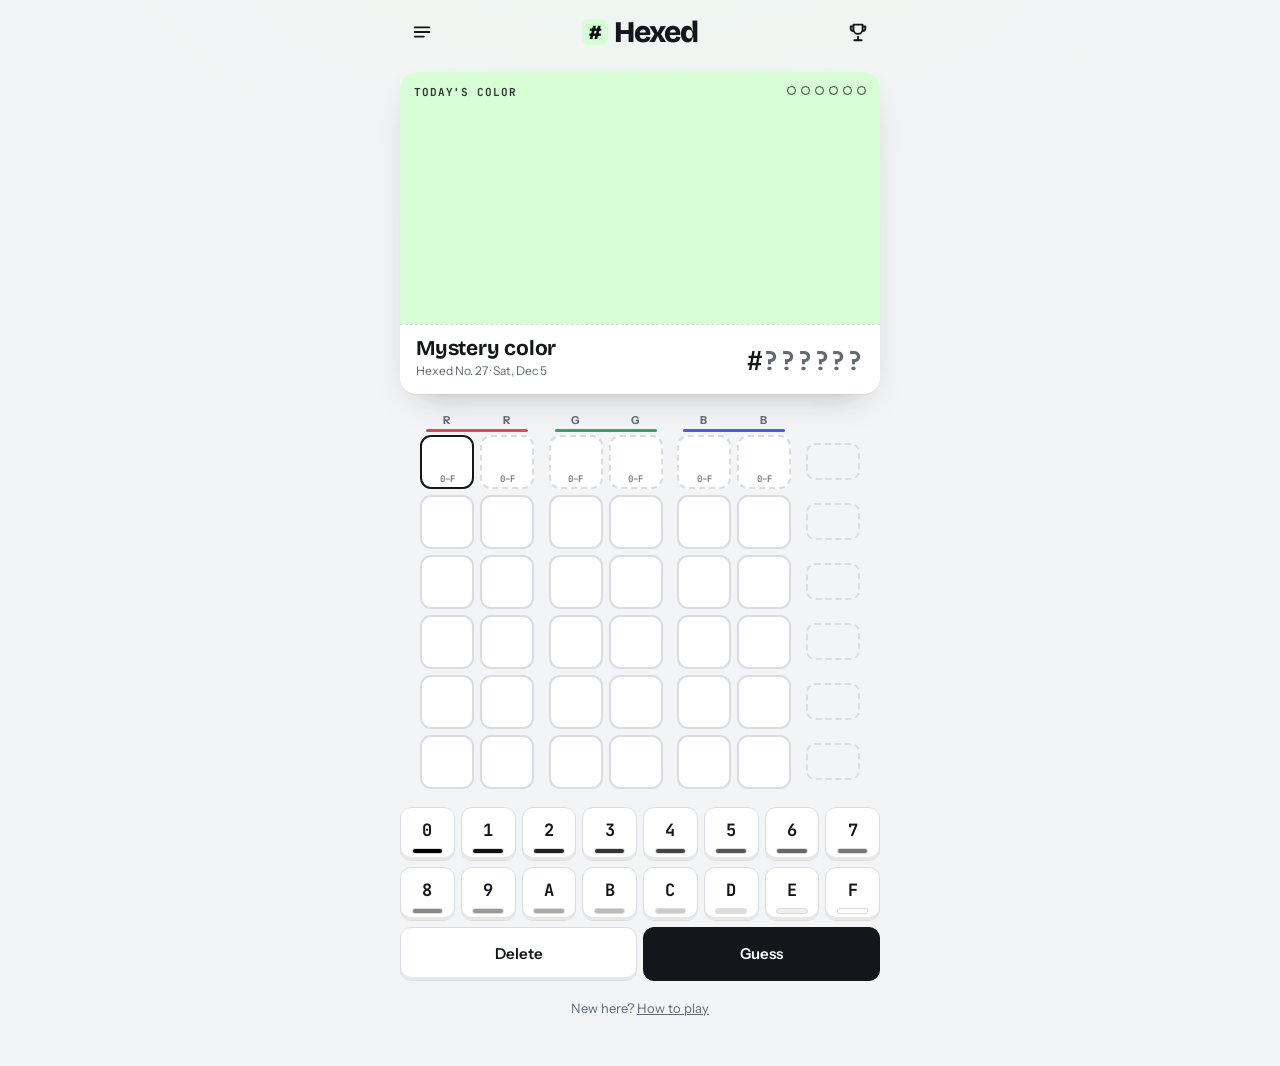
==== commit 55ccf02f: "Add leaderboard, menu pages and a new paint-chip look - Leaderboard (Supabase): post your daily scor" ====
--- a/index.html
+++ b/index.html
@@ -5,244 +5,421 @@
 <meta name="viewport" content="width=device-width, initial-scale=1, viewport-fit=cover">
 <title>Hexed</title>
 <meta name="claude:viewport-fit-sides" content="cover">
-<meta name="description" content="Hexed: a daily color game. Guess today's color's hex code in six tries.">
+<meta name="description" content="Hexed: a daily color game. Guess today's color's hex code in six tries, then see how you compare on the leaderboard.">
+<meta name="theme-color" content="#f3f4f6">
 <link rel="preconnect" href="https://fonts.googleapis.com">
 <link rel="preconnect" href="https://fonts.gstatic.com" crossorigin>
-<link rel="stylesheet" href="https://fonts.googleapis.com/css2?family=Bricolage+Grotesque:opsz,wght@12..96,500;12..96,800&family=Instrument+Sans:wght@400;500;600&family=JetBrains+Mono:wght@500;700&display=swap">
+<link rel="stylesheet" href="https://fonts.googleapis.com/css2?family=Bricolage+Grotesque:opsz,wght@12..96,500;12..96,700;12..96,800&family=Instrument+Sans:wght@400;500;600&family=JetBrains+Mono:wght@500;700&display=swap">
 <style>
-/* Layout: one narrow play column. The day's color is the hero; everything around it stays neutral so the color reads true. */
+/* Layout: one narrow column. Today's color is printed as a paint-store chip and tints the whole page; everything else stays neutral so the color reads true. */
 :root {
-  --bg: #eef0f3;
-  --fg: #15171c;
-  --muted: #5d6370;
-  --line: #d3d7de;
-  --tile: #ffffff;
-  --tile-far: #dfe2e8;
+  --today: #8a9bb0;
+  --bg: #f3f4f6;
+  --paper: #ffffff;
+  --fg: #14161b;
+  --muted: #626875;
+  --line: #d9dce2;
+  --tile-far: #e3e6eb;
   --key: #ffffff;
-  --key-hover: #e6e9ee;
-  --exact: #1d8f4e;
+  --key-hover: #eceef2;
+  --exact: #1a9a55;
   --exact-fg: #ffffff;
-  --close: #e3a412;
-  --close-fg: #1d1606;
-  --ink: #15171c;
+  --close: #f0b41c;
+  --close-fg: #241a02;
+  --ink: #14161b;
   --ink-fg: #ffffff;
-  --shadow: 0 1px 0 rgba(20, 24, 33, .06), 0 8px 24px -12px rgba(20, 24, 33, .25);
+  --scrim: rgba(12, 14, 18, .45);
+  --shadow: 0 1px 0 rgba(20, 24, 33, .05), 0 14px 34px -18px rgba(20, 24, 33, .35);
+  --press: inset 0 -3px 0 rgba(20, 24, 33, .10);
+  --tint: 20%;
   --f-display: "Bricolage Grotesque", "Avenir Next", "Segoe UI", system-ui, sans-serif;
   --f-body: "Instrument Sans", "Segoe UI", system-ui, -apple-system, sans-serif;
   --f-mono: "JetBrains Mono", ui-monospace, "SFMono-Regular", Menlo, Consolas, monospace;
-  --t: clamp(34px, 10.4vw, 52px);
+  --t: clamp(36px, 10.6vw, 54px);
   --gap: clamp(3px, 1vw, 6px);
 }
 @media (prefers-color-scheme: dark) {
   :root:not([data-theme="light"]) {
-    --bg: #111318; --fg: #eceef2; --muted: #9aa1ae; --line: #2b2f38;
-    --tile: #1b1e25; --tile-far: #2a2e37; --key: #20242c; --key-hover: #2b3039;
-    --exact: #27a35f; --exact-fg: #ffffff; --close: #e8ad25; --close-fg: #1d1606;
-    --ink: #eceef2; --ink-fg: #111318;
-    --shadow: 0 1px 0 rgba(0,0,0,.4), 0 8px 24px -12px rgba(0,0,0,.6);
+    --bg: #0f1115; --paper: #1a1d23; --fg: #eceef2; --muted: #9aa1ae; --line: #2c3039;
+    --tile-far: #2a2e37; --key: #1f232a; --key-hover: #2a2f37;
+    --exact: #24a862; --exact-fg: #ffffff; --close: #efb52a; --close-fg: #241a02;
+    --ink: #eceef2; --ink-fg: #0f1115; --scrim: rgba(0, 0, 0, .6);
+    --shadow: 0 1px 0 rgba(0,0,0,.4), 0 14px 34px -18px rgba(0,0,0,.8);
+    --press: inset 0 -3px 0 rgba(0, 0, 0, .35);
+    --tint: 14%;
     color-scheme: dark;
   }
 }
 :root[data-theme="dark"] {
-  --bg: #111318; --fg: #eceef2; --muted: #9aa1ae; --line: #2b2f38;
-  --tile: #1b1e25; --tile-far: #2a2e37; --key: #20242c; --key-hover: #2b3039;
-  --exact: #27a35f; --exact-fg: #ffffff; --close: #e8ad25; --close-fg: #1d1606;
-  --ink: #eceef2; --ink-fg: #111318;
-  --shadow: 0 1px 0 rgba(0,0,0,.4), 0 8px 24px -12px rgba(0,0,0,.6);
+  --bg: #0f1115; --paper: #1a1d23; --fg: #eceef2; --muted: #9aa1ae; --line: #2c3039;
+  --tile-far: #2a2e37; --key: #1f232a; --key-hover: #2a2f37;
+  --exact: #24a862; --exact-fg: #ffffff; --close: #efb52a; --close-fg: #241a02;
+  --ink: #eceef2; --ink-fg: #0f1115; --scrim: rgba(0, 0, 0, .6);
+  --shadow: 0 1px 0 rgba(0,0,0,.4), 0 14px 34px -18px rgba(0,0,0,.8);
+  --press: inset 0 -3px 0 rgba(0, 0, 0, .35);
+  --tint: 14%;
   color-scheme: dark;
 }
 
 * { box-sizing: border-box; }
 [hidden] { display: none !important; }
+html { background: var(--bg); }
 body {
-  background: var(--bg); color: var(--fg);
+  margin: 0; min-height: 100vh;
+  background:
+    radial-gradient(900px 520px at 50% -140px, color-mix(in srgb, var(--today) var(--tint), transparent), transparent 75%),
+    var(--bg);
+  background-repeat: no-repeat;
+  color: var(--fg);
   font-family: var(--f-body); font-size: 15px; line-height: 1.5;
   padding-left: max(16px, env(safe-area-inset-left, 0px));
   padding-right: max(16px, env(safe-area-inset-right, 0px));
+  padding-top: env(safe-area-inset-top, 0px);
+  padding-bottom: env(safe-area-inset-bottom, 0px);
   -webkit-tap-highlight-color: transparent;
-}
-button { font: inherit; color: inherit; cursor: pointer; }
-button:focus-visible, .key:focus-visible { outline: 2px solid var(--fg); outline-offset: 2px; }
-
-.app { max-width: 460px; margin: 0 auto; padding-block: 14px 40px; display: flex; flex-direction: column; gap: 16px; }
-
-.top { display: flex; align-items: center; justify-content: space-between; gap: 12px; }
-.brand { display: flex; align-items: baseline; gap: 10px; min-width: 0; }
-.mark { font-family: var(--f-display); font-weight: 800; font-size: 30px; letter-spacing: -.02em; line-height: 1; }
-.mark b { font-weight: 800; color: var(--muted); }
-.no { font-family: var(--f-mono); font-size: 12px; color: var(--muted); letter-spacing: .04em; white-space: nowrap; }
-.chip { font-size: 11px; font-weight: 600; text-transform: uppercase; letter-spacing: .08em; padding: 2px 8px; border-radius: 99px; background: var(--close); color: var(--close-fg); }
-.actions { display: flex; gap: 6px; }
-.btn-ghost { background: transparent; border: 1px solid var(--line); border-radius: 8px; padding: 6px 12px; font-size: 13px; font-weight: 500; }
-.btn-ghost:hover { background: var(--key-hover); }
-
-/* The hero swatch */
-.target {
-  position: relative; border-radius: 18px; aspect-ratio: 16 / 9; max-width: 100%;
-  display: flex; flex-direction: column; justify-content: space-between; padding: 16px 18px;
-  box-shadow: var(--shadow); transition: background-color .4s ease;
-  --on: #fff;
-}
-.target-top { display: flex; justify-content: space-between; align-items: center; font-size: 12px; font-weight: 600; letter-spacing: .08em; text-transform: uppercase; color: var(--on); opacity: .8; }
-.target-code { font-family: var(--f-mono); font-weight: 700; font-size: clamp(30px, 10vw, 46px); letter-spacing: .04em; color: var(--on); line-height: 1; }
-.target-code .q { opacity: .55; }
+  transition: background-color .4s ease;
+}
+a { color: inherit; }
+button, input { font: inherit; color: inherit; }
+button { cursor: pointer; }
+:focus-visible { outline: 2px solid var(--fg); outline-offset: 2px; }
+
+.app { max-width: 480px; margin: 0 auto; padding-block: 10px 48px; display: flex; flex-direction: column; gap: 18px; }
+
+/* Top bar */
+.bar { display: grid; grid-template-columns: 44px 1fr 44px; align-items: center; }
+.icon-btn { width: 44px; height: 44px; display: grid; place-items: center; border-radius: 12px; border: 0; background: transparent; text-decoration: none; }
+.icon-btn:hover { background: color-mix(in srgb, var(--fg) 7%, transparent); }
+.icon-btn svg { width: 22px; height: 22px; stroke: currentColor; fill: none; stroke-width: 2; stroke-linecap: round; stroke-linejoin: round; }
+.wordmark { justify-self: center; text-decoration: none; font-family: var(--f-display); font-weight: 800; font-size: 30px; letter-spacing: -.03em; line-height: 1; display: flex; align-items: center; gap: 2px; }
+.wordmark .hash { display: inline-grid; place-items: center; width: 26px; height: 26px; border-radius: 7px; background: var(--today); color: var(--on, #fff); font-size: 20px; margin-right: 4px; transition: background-color .4s ease; }
+
+/* Drawer menu */
+.scrim { position: fixed; inset: 0; background: var(--scrim); z-index: 40; opacity: 0; visibility: hidden; transition: opacity .2s ease, visibility .2s; }
+.drawer {
+  position: fixed; top: 0; bottom: 0; left: 0; z-index: 41; width: min(320px, 86vw);
+  background: var(--paper); box-shadow: var(--shadow);
+  padding: calc(18px + env(safe-area-inset-top, 0px)) 18px calc(18px + env(safe-area-inset-bottom, 0px)) max(18px, env(safe-area-inset-left, 0px));
+  display: flex; flex-direction: column; gap: 6px;
+  transform: translateX(-104%); visibility: hidden; transition: transform .25s ease, visibility .25s;
+}
+.menu-open .scrim { opacity: 1; visibility: visible; }
+.menu-open .drawer { transform: none; visibility: visible; }
+.drawer-head { display: flex; justify-content: space-between; align-items: center; margin-bottom: 10px; }
+.drawer-head span { font-family: var(--f-display); font-weight: 800; font-size: 22px; }
+.nav-link { display: grid; grid-template-columns: 30px 1fr; gap: 12px; align-items: center; padding: 10px 10px; border-radius: 12px; text-decoration: none; font-weight: 600; font-size: 16px; }
+.nav-link small { display: block; font-weight: 400; font-size: 13px; color: var(--muted); }
+.nav-link:hover, .nav-link[aria-current="page"] { background: var(--key-hover); }
+.nav-sw { width: 30px; height: 30px; border-radius: 8px; box-shadow: var(--press); }
+.drawer-foot { margin-top: auto; font-size: 12px; color: var(--muted); }
+
+/* Views */
+.view { display: flex; flex-direction: column; gap: 18px; }
+.view-title { font-family: var(--f-display); font-weight: 800; font-size: 30px; letter-spacing: -.02em; margin: 6px 0 0; line-height: 1.05; text-wrap: balance; }
+.view-sub { margin: -10px 0 0; color: var(--muted); }
+
+/* Paint chip hero */
+.chip-card { background: var(--paper); border-radius: 16px; box-shadow: var(--shadow); overflow: hidden; }
+.chip-color {
+  position: relative; aspect-ratio: 16 / 8.4; max-width: 100%; background: var(--today);
+  transition: background-color .4s ease;
+}
+.chip-color::after {
+  content: ""; position: absolute; inset: 0; opacity: .16; mix-blend-mode: overlay; pointer-events: none;
+  background-image: url("data:image/svg+xml,%3Csvg xmlns='http://www.w3.org/2000/svg' width='160' height='160'%3E%3Cfilter id='n'%3E%3CfeTurbulence type='fractalNoise' baseFrequency='.9' numOctaves='2' stitchTiles='stitch'/%3E%3C/filter%3E%3Crect width='100%25' height='100%25' filter='url(%23n)'/%3E%3C/svg%3E");
+}
+.chip-tag { position: absolute; top: 12px; left: 14px; font-family: var(--f-mono); font-size: 11px; font-weight: 700; letter-spacing: .08em; text-transform: uppercase; color: var(--on); opacity: .85; }
+.pips { position: absolute; top: 14px; right: 14px; display: flex; gap: 5px; }
+.pip { width: 9px; height: 9px; border-radius: 50%; border: 1.5px solid var(--on); opacity: .85; }
+.pip.used { background: var(--on); }
+.chip-label { display: flex; justify-content: space-between; align-items: flex-end; gap: 12px; padding: 12px 16px 14px; border-top: 1px dashed var(--line); }
+.chip-name { font-family: var(--f-display); font-weight: 700; font-size: 21px; line-height: 1.1; letter-spacing: -.01em; min-width: 0; }
+.chip-meta { font-size: 12px; color: var(--muted); margin-top: 2px; }
+.chip-code { font-family: var(--f-mono); font-weight: 700; font-size: clamp(20px, 6vw, 26px); letter-spacing: .03em; white-space: nowrap; }
+.chip-code .q { color: var(--muted); }
 
 /* Board */
 .board { display: flex; flex-direction: column; gap: var(--gap); align-items: center; }
 .row { display: flex; align-items: stretch; gap: calc(var(--gap) * 2.4); }
 .grp { display: flex; gap: var(--gap); }
-.labels .grp span { width: var(--t); text-align: center; font-size: 11px; font-weight: 600; letter-spacing: .08em; text-transform: uppercase; color: var(--muted); }
 .labels .grp { position: relative; }
-.labels .grp::after { content: ""; position: absolute; left: 4px; right: 4px; bottom: -3px; height: 3px; border-radius: 3px; background: var(--c); opacity: .85; }
+.labels .grp span { width: var(--t); text-align: center; font-size: 11px; font-weight: 700; letter-spacing: .08em; color: var(--muted); }
+.labels .grp::after { content: ""; position: absolute; left: 6px; right: 6px; bottom: -3px; height: 3px; border-radius: 3px; background: var(--c); }
 .labels .sw-col { width: var(--t); }
 .tile {
-  width: var(--t); height: var(--t); border-radius: 9px; background: var(--tile);
-  border: 1.5px solid var(--line); position: relative;
+  width: var(--t); height: var(--t); border-radius: 11px; background: var(--paper);
+  border: 2px solid var(--line); position: relative;
   display: grid; place-items: center; font-family: var(--f-mono); font-weight: 700;
   font-size: calc(var(--t) * .44); font-variant-numeric: tabular-nums;
 }
-.tile .sub { position: absolute; bottom: 2px; left: 0; right: 0; text-align: center; font-size: 9px; font-weight: 500; line-height: 1.2; color: var(--muted); letter-spacing: 0; }
-.tile.filled { border-color: var(--muted); }
+.tile .sub { position: absolute; bottom: 2px; left: 0; right: 0; text-align: center; font-size: 9px; font-weight: 500; line-height: 1.2; color: var(--muted); }
+.tile.filled { border-color: var(--fg); }
 .tile.active-empty { border-style: dashed; }
-.tile.exact { background: var(--exact); border-color: var(--exact); color: var(--exact-fg); }
-.tile.close { background: var(--close); border-color: var(--close); color: var(--close-fg); }
-.tile.far { background: var(--tile-far); border-color: var(--tile-far); }
-.tile.exact .sub, .tile.close .sub { color: inherit; opacity: .85; }
-.tile .arrow { position: absolute; top: 2px; right: 4px; font-size: 10px; line-height: 1; }
-.tile.far .arrow, .tile.close .arrow { opacity: .9; }
-.sw-col { width: var(--t); display: flex; flex-direction: column; align-items: center; gap: 1px; }
-.sw { width: var(--t); height: calc(var(--t) * .72); border-radius: 8px; border: 1.5px dashed var(--line); }
-.sw.on { border: 1.5px solid rgba(127,127,127,.25); }
+.tile.cursor { border-color: var(--fg); border-style: solid; }
+.tile.exact { background: var(--exact); border-color: var(--exact); color: var(--exact-fg); box-shadow: var(--press); }
+.tile.close { background: var(--close); border-color: var(--close); color: var(--close-fg); box-shadow: var(--press); }
+.tile.far { background: var(--tile-far); border-color: var(--tile-far); box-shadow: var(--press); }
+.tile .arrow { position: absolute; top: 3px; right: 5px; font-size: 10px; line-height: 1; }
+.sw-col { width: var(--t); display: flex; flex-direction: column; align-items: center; justify-content: center; gap: 2px; }
+.sw { width: var(--t); height: calc(var(--t) * .7); border-radius: 9px; border: 2px dashed var(--line); }
+.sw.on { border: 0; box-shadow: var(--press), 0 0 0 1px color-mix(in srgb, var(--fg) 12%, transparent); }
 .pct { font-family: var(--f-mono); font-size: 10.5px; font-weight: 700; color: var(--muted); line-height: 1.1; font-variant-numeric: tabular-nums; }
-.row.current .tile.cursor { border-color: var(--fg); border-style: solid; }
 
 .flip .tile { animation: flip .5s ease both; animation-delay: calc(var(--i) * 90ms); }
 @keyframes flip { 0% { transform: rotateX(0); } 50% { transform: rotateX(90deg); } 100% { transform: rotateX(0); } }
 .shake { animation: shake .35s ease; }
 @keyframes shake { 20%,60% { transform: translateX(-5px); } 40%,80% { transform: translateX(5px); } }
 .pop { animation: pop .12s ease; }
-@keyframes pop { 50% { transform: scale(1.08); } }
-@media (prefers-reduced-motion: reduce) { .flip .tile, .shake, .pop { animation: none; } .target { transition: none; } }
-
-/* Keypad */
+@keyframes pop { 50% { transform: scale(1.1); } }
+.win .tile { animation: hop .45s ease both; animation-delay: calc(var(--i) * 70ms + .5s); }
+@keyframes hop { 40% { transform: translateY(-10px); } 100% { transform: none; } }
+
+/* Keypad: each key carries a strip showing how bright that digit is */
 .keypad { display: grid; grid-template-columns: repeat(8, 1fr); gap: 6px; }
 .key {
-  height: 50px; border-radius: 9px; border: 1px solid var(--line); background: var(--key);
-  font-family: var(--f-mono); font-weight: 700; font-size: 17px; touch-action: manipulation;
-}
+  position: relative; height: 54px; border-radius: 11px; border: 1px solid var(--line); background: var(--key);
+  font-family: var(--f-mono); font-weight: 700; font-size: 17px; touch-action: manipulation; box-shadow: var(--press);
+  padding-bottom: 6px;
+}
+.key::after { content: ""; position: absolute; left: 22%; right: 22%; bottom: 7px; height: 4px; border-radius: 2px; background: hsl(0 0% calc(var(--v) * 6.66%)); box-shadow: 0 0 0 1px color-mix(in srgb, var(--fg) 15%, transparent); }
 .key:hover { background: var(--key-hover); }
-.key:active { transform: translateY(1px); }
-.key.wide { grid-column: span 4; font-family: var(--f-body); font-size: 15px; font-weight: 600; }
+.key:active { transform: translateY(2px); box-shadow: none; }
+.key.wide { grid-column: span 4; font-family: var(--f-body); font-size: 15px; font-weight: 600; padding-bottom: 0; }
+.key.wide::after { content: none; }
 .key.enter { background: var(--ink); color: var(--ink-fg); border-color: var(--ink); }
 
-.toast { min-height: 22px; text-align: center; font-size: 14px; font-weight: 500; color: var(--muted); margin-block: -6px; }
-
-/* Result */
-.result { border: 1px solid var(--line); border-radius: 16px; background: var(--tile); padding: 18px; display: flex; flex-direction: column; gap: 14px; }
-.result h2 { font-family: var(--f-display); font-weight: 800; font-size: 26px; letter-spacing: -.02em; margin: 0; line-height: 1.1; text-wrap: balance; }
-.result p { margin: 0; color: var(--muted); }
-.result .hex { font-family: var(--f-mono); font-weight: 700; color: var(--fg); }
+.toast {
+  position: fixed; z-index: 50; left: 50%; transform: translateX(-50%);
+  top: calc(64px + env(safe-area-inset-top, 0px)); max-width: calc(100vw - 32px);
+  background: var(--ink); color: var(--ink-fg); border-radius: 999px; padding: 9px 16px;
+  font-size: 14px; font-weight: 600; box-shadow: var(--shadow); text-align: center;
+}
+.hint-link { text-align: center; font-size: 13px; color: var(--muted); margin: 0; }
+
+/* Panels */
+.panel { border: 1px solid var(--line); border-radius: 16px; background: var(--paper); padding: 18px; display: flex; flex-direction: column; gap: 14px; }
+.panel h2, .panel h3 { font-family: var(--f-display); font-weight: 800; margin: 0; line-height: 1.1; letter-spacing: -.02em; text-wrap: balance; }
+.panel h2 { font-size: 26px; }
+.panel h3 { font-size: 19px; }
+.panel p { margin: 0; color: var(--muted); }
+.hex { font-family: var(--f-mono); font-weight: 700; color: var(--fg); }
 .share-box { font-family: var(--f-mono); font-size: 14px; line-height: 1.45; white-space: pre; overflow-x: auto; background: var(--bg); border-radius: 10px; padding: 10px 12px; margin: 0; user-select: all; }
 .btn-row { display: flex; gap: 8px; flex-wrap: wrap; }
-.btn { flex: 1 1 160px; border-radius: 10px; padding: 12px 14px; font-weight: 600; border: 1px solid var(--line); background: var(--key); }
+.btn { flex: 1 1 150px; border-radius: 11px; padding: 12px 14px; font-weight: 600; border: 1px solid var(--line); background: var(--key); text-align: center; text-decoration: none; box-shadow: var(--press); }
 .btn:hover { background: var(--key-hover); }
 .btn.primary { background: var(--ink); color: var(--ink-fg); border-color: var(--ink); }
-.btn.primary:hover { opacity: .9; }
-.next { font-size: 13px; color: var(--muted); display: flex; justify-content: space-between; gap: 8px; flex-wrap: wrap; }
+.btn.small { flex: 0 0 auto; padding: 8px 12px; font-size: 14px; }
+.next { font-size: 13px; color: var(--muted); }
 .next b { font-family: var(--f-mono); color: var(--fg); font-variant-numeric: tabular-nums; }
+.field { display: flex; gap: 8px; flex-wrap: wrap; }
+.field input { flex: 1 1 160px; min-width: 0; border: 1px solid var(--line); border-radius: 11px; padding: 11px 12px; background: var(--bg); }
+.label { font-size: 11px; font-weight: 700; text-transform: uppercase; letter-spacing: .08em; color: var(--muted); margin: 0; }
+.callout { border-radius: 12px; padding: 12px 14px; background: color-mix(in srgb, var(--today) 16%, var(--paper)); color: var(--fg); font-weight: 500; }
+.callout b { font-family: var(--f-display); font-size: 18px; }
 
 /* Stats */
 .stats { display: grid; grid-template-columns: repeat(4, 1fr); gap: 8px; text-align: center; }
 .stat b { display: block; font-family: var(--f-display); font-size: 26px; font-weight: 800; line-height: 1.1; font-variant-numeric: tabular-nums; }
 .stat span { font-size: 11px; color: var(--muted); text-transform: uppercase; letter-spacing: .06em; }
-.dist { display: flex; flex-direction: column; gap: 4px; }
-.dist-row { display: grid; grid-template-columns: 14px 1fr; gap: 8px; align-items: center; font-family: var(--f-mono); font-size: 12px; }
-.bar { background: var(--tile-far); border-radius: 4px; padding: 1px 6px; text-align: right; font-weight: 700; min-width: 22px; width: var(--w); }
-.bar.hi { background: var(--exact); color: var(--exact-fg); }
-.sec-label { font-size: 11px; font-weight: 600; text-transform: uppercase; letter-spacing: .08em; color: var(--muted); margin: 0; }
+.compare { display: grid; grid-template-columns: 1fr 1fr; gap: 8px; }
+.compare div { background: var(--bg); border-radius: 12px; padding: 10px 12px; }
+.compare b { display: block; font-family: var(--f-display); font-weight: 800; font-size: 24px; line-height: 1.1; font-variant-numeric: tabular-nums; }
+.compare span { font-size: 12px; color: var(--muted); }
+.dist { display: flex; flex-direction: column; gap: 5px; }
+.dist-row { display: grid; grid-template-columns: 16px 1fr; gap: 8px; align-items: center; font-family: var(--f-mono); font-size: 12px; }
+.bar-track { display: flex; }
+.bar-fill { background: var(--tile-far); border-radius: 5px; padding: 2px 7px; text-align: right; font-weight: 700; min-width: 26px; width: var(--w); white-space: nowrap; }
+.bar-fill.hi { background: var(--exact); color: var(--exact-fg); }
+
+/* Tabs */
+.tabs { display: inline-flex; background: var(--key-hover); border-radius: 12px; padding: 4px; gap: 4px; align-self: flex-start; }
+.tab { border: 0; background: transparent; border-radius: 9px; padding: 7px 14px; font-weight: 600; color: var(--muted); }
+.tab[aria-selected="true"] { background: var(--paper); color: var(--fg); box-shadow: var(--press); }
+
+/* Leaderboard list */
+.lb-list { list-style: none; margin: 0; padding: 0; display: flex; flex-direction: column; }
+.lb-row { display: grid; grid-template-columns: 34px 1fr auto; gap: 10px; align-items: center; padding: 9px 4px; border-top: 1px solid var(--line); }
+.lb-row:first-child { border-top: 0; }
+.lb-row.me { background: color-mix(in srgb, var(--today) 14%, transparent); border-radius: 10px; border-color: transparent; }
+.lb-row.me + .lb-row { border-color: transparent; }
+.rank { font-family: var(--f-mono); font-weight: 700; color: var(--muted); text-align: center; font-variant-numeric: tabular-nums; }
+.lb-row:nth-child(1) .rank { color: #c8941a; }
+.lb-name { font-weight: 600; min-width: 0; overflow: hidden; text-overflow: ellipsis; white-space: nowrap; }
+.lb-name small { display: block; font-weight: 400; color: var(--muted); font-size: 12px; }
+.lb-score { display: flex; align-items: center; gap: 8px; font-family: var(--f-mono); font-weight: 700; font-variant-numeric: tabular-nums; }
+.mini-pips { display: flex; gap: 3px; }
+.mini-pips i { width: 7px; height: 14px; border-radius: 2px; background: var(--tile-far); }
+.mini-pips i.on { background: var(--exact); }
+.mini-pips.lost i.on { background: var(--muted); }
+.empty { color: var(--muted); text-align: center; padding: 14px 0; }
+
+/* Archive + palette chips */
+.chip-grid { display: grid; grid-template-columns: repeat(auto-fill, minmax(132px, 1fr)); gap: 12px; }
+.mini-chip { background: var(--paper); border-radius: 12px; overflow: hidden; box-shadow: var(--shadow); text-decoration: none; display: flex; flex-direction: column; border: 0; padding: 0; text-align: left; }
+.mini-chip .c { aspect-ratio: 4 / 3; max-width: 100%; position: relative; }
+.mini-chip .c.unknown { background: repeating-linear-gradient(-45deg, var(--tile-far) 0 8px, var(--key-hover) 8px 16px); display: grid; place-items: center; font-family: var(--f-display); font-weight: 800; font-size: 30px; color: var(--muted); }
+.mini-chip .c .badge { position: absolute; top: 7px; right: 7px; font-family: var(--f-mono); font-size: 11px; font-weight: 700; padding: 1px 6px; border-radius: 6px; background: var(--paper); color: var(--fg); }
+.mini-chip .l { padding: 8px 10px 10px; border-top: 1px dashed var(--line); }
+.mini-chip .n { font-family: var(--f-display); font-weight: 700; font-size: 15px; line-height: 1.15; }
+.mini-chip .m { font-size: 12px; color: var(--muted); font-family: var(--f-mono); }
+.mini-chip.missed .c { filter: saturate(.25) brightness(.95); }
+a.mini-chip:hover { transform: translateY(-2px); }
+a.mini-chip { transition: transform .15s ease; }
 
 /* Rules */
-.rules { border-top: 1px solid var(--line); padding-top: 18px; display: flex; flex-direction: column; gap: 10px; }
-.rules h2 { font-family: var(--f-display); font-weight: 800; font-size: 20px; margin: 0; letter-spacing: -.01em; }
 .rules p { margin: 0; color: var(--muted); max-width: 62ch; }
 .rules code { font-family: var(--f-mono); font-weight: 700; color: var(--fg); font-size: .95em; }
-.legend { display: flex; flex-direction: column; gap: 8px; }
-.legend-item { display: grid; grid-template-columns: 36px 1fr; gap: 12px; align-items: center; }
-.legend .tile { --t: 36px; font-size: 15px; }
+.legend { display: flex; flex-direction: column; gap: 10px; }
+.legend-item { display: grid; grid-template-columns: 40px 1fr; gap: 12px; align-items: center; }
+.legend .tile { --t: 40px; font-size: 16px; }
 .legend-item p { color: var(--fg); }
-.foot { font-size: 12px; color: var(--muted); text-align: center; }
-
-dialog { border: 1px solid var(--line); border-radius: 16px; background: var(--tile); color: var(--fg); padding: 20px; width: min(420px, calc(100vw - 32px)); box-shadow: var(--shadow); }
-dialog::backdrop { background: rgba(10, 12, 16, .45); }
-.dlg-head { display: flex; justify-content: space-between; align-items: center; margin-bottom: 14px; }
-.dlg-head h2 { font-family: var(--f-display); font-weight: 800; margin: 0; font-size: 22px; }
-.dlg-body { display: flex; flex-direction: column; gap: 16px; }
+
+#confetti { position: fixed; inset: 0; width: 100%; height: 100%; pointer-events: none; z-index: 60; }
+
+@media (prefers-reduced-motion: reduce) {
+  .flip .tile, .shake, .pop, .win .tile { animation: none; }
+  .drawer, .scrim, body, .chip-color, a.mini-chip { transition: none; }
+}
 </style>
 </head>
 <body>
 
-<main class="app">
-  <header class="top">
-    <div class="brand">
-      <span class="mark"><b>#</b>Hexed</span>
-      <span class="no" id="puzzleNo">No. 1</span>
-      <span class="chip" id="practiceChip" hidden>Practice</span>
-    </div>
-    <div class="actions">
-      <button class="btn-ghost" id="helpBtn" type="button">How to play</button>
-      <button class="btn-ghost" id="statsBtn" type="button">Stats</button>
-    </div>
+<div class="app">
+  <header class="bar">
+    <button class="icon-btn" id="menuBtn" type="button" aria-label="Open menu" aria-expanded="false" aria-controls="drawer">
+      <svg viewBox="0 0 24 24" aria-hidden="true"><path d="M4 7h16M4 12h16M4 17h10"/></svg>
+    </button>
+    <a class="wordmark" href="#" aria-label="Hexed, today's color"><span class="hash">#</span>Hexed</a>
+    <a class="icon-btn" href="#leaderboard" aria-label="Leaderboard">
+      <svg viewBox="0 0 24 24" aria-hidden="true"><path d="M8 21h8M12 17v4M7 4h10v5a5 5 0 0 1-10 0V4zM7 6H4v2a3 3 0 0 0 3 3M17 6h3v2a3 3 0 0 1-3 3"/></svg>
+    </a>
   </header>
 
-  <section class="target" id="target" aria-label="The color to guess">
-    <div class="target-top"><span id="targetLabel">Today's color</span><span id="targetTries">6 tries</span></div>
-    <div class="target-code" id="targetCode">#<span class="q">??????</span></div>
-  </section>
-
-  <section class="board" id="board" aria-label="Your guesses"></section>
-  <div class="toast" id="toast" role="status" aria-live="polite"></div>
-
-  <section class="keypad" id="keypad" aria-label="Hex keypad"></section>
-
-  <section class="result" id="result" hidden></section>
-
-  <section class="rules" id="rules">
-    <h2>How to play</h2>
-    <p>Every day there is one new color, the same for everyone. Guess its six-digit hex code in six tries.</p>
-    <p>A hex code is three pairs: <code>RR</code> red, <code>GG</code> green, <code>BB</code> blue. Digits run <code>0</code>–<code>9</code> then <code>A</code>–<code>F</code> (<code>A</code>=10, <code>F</code>=15). Bigger means more of that light: <code>#FF0000</code> is pure red, <code>#000000</code> is black, <code>#FFFFFF</code> is white.</p>
-    <div class="legend">
-      <div class="legend-item"><div class="tile exact">7</div><p>Exact digit.</p></div>
-      <div class="legend-item"><div class="tile close">C<span class="arrow">▼</span></div><p>One or two away. The arrow says go lower.</p></div>
-      <div class="legend-item"><div class="tile far">3<span class="arrow">▲</span></div><p>Three or more away. The arrow says go higher.</p></div>
-    </div>
-    <p>Each guess shows your color beside it with a match score. The small range under each empty tile shows which digits are still possible.</p>
-    <p class="foot">Keyboard works too: type 0–9 and A–F, Backspace to delete, Enter to guess.</p>
-  </section>
-</main>
-
-<dialog id="statsDlg" aria-labelledby="statsTitle">
-  <div class="dlg-head"><h2 id="statsTitle">Your stats</h2><button class="btn-ghost" id="closeStats" type="button">Close</button></div>
-  <div class="dlg-body" id="statsBody"></div>
-</dialog>
+  <main>
+    <!-- PLAY -->
+    <section class="view" id="view-play" aria-label="Play">
+      <div class="chip-card">
+        <div class="chip-color" id="chipColor">
+          <span class="chip-tag" id="chipTag">Today's color</span>
+          <div class="pips" id="pips" aria-hidden="true"></div>
+        </div>
+        <div class="chip-label">
+          <div style="min-width:0">
+            <div class="chip-name" id="chipName">Mystery color</div>
+            <div class="chip-meta" id="chipMeta">Hexed No. 1</div>
+          </div>
+          <div class="chip-code" id="chipCode">#<span class="q">??????</span></div>
+        </div>
+      </div>
+
+      <section class="board" id="board" aria-label="Your guesses"></section>
+      <section class="keypad" id="keypad" aria-label="Hex keypad"></section>
+      <section class="panel" id="result" hidden></section>
+      <p class="hint-link">New here? <a href="#how">How to play</a></p>
+    </section>
+
+    <!-- LEADERBOARD -->
+    <section class="view" id="view-leaderboard" hidden aria-labelledby="lbTitle">
+      <h1 class="view-title" id="lbTitle">Leaderboard</h1>
+      <div class="tabs" role="tablist" aria-label="Leaderboard range">
+        <button class="tab" role="tab" id="tabToday" aria-selected="true" type="button">Today</button>
+        <button class="tab" role="tab" id="tabAll" aria-selected="false" type="button">All time</button>
+      </div>
+      <div id="lbBody" class="view"></div>
+      <section class="panel">
+        <h3>Your stats</h3>
+        <div id="myStats"></div>
+      </section>
+      <section class="panel" id="namePanel" hidden>
+        <h3>Your leaderboard name</h3>
+        <form class="field" id="renameForm">
+          <input id="renameInput" maxlength="20" autocomplete="nickname" placeholder="Pick a name" aria-label="Leaderboard name">
+          <button class="btn small primary" type="submit">Save</button>
+        </form>
+        <p style="font-size:13px">New scores use this name. Scores you already posted keep the old one.</p>
+      </section>
+    </section>
+
+    <!-- ARCHIVE -->
+    <section class="view" id="view-archive" hidden aria-labelledby="arTitle">
+      <h1 class="view-title" id="arTitle">Archive</h1>
+      <p class="view-sub">Every daily color so far. Play any you missed. Archive games go into your palette but not your streak or the leaderboard.</p>
+      <div class="chip-grid" id="archiveGrid"></div>
+    </section>
+
+    <!-- PALETTE -->
+    <section class="view" id="view-palette" hidden aria-labelledby="paTitle">
+      <h1 class="view-title" id="paTitle">My palette</h1>
+      <p class="view-sub" id="paletteSub">Every color you play is added here as a chip.</p>
+      <div class="chip-grid" id="paletteGrid"></div>
+    </section>
+
+    <!-- HOW TO PLAY -->
+    <section class="view rules" id="view-how" hidden aria-labelledby="howTitle">
+      <h1 class="view-title" id="howTitle">How to play</h1>
+      <section class="panel">
+        <p>Every day there is one new color, the same for everyone. Guess its six-digit hex code in six tries.</p>
+        <p>A hex code is three pairs: <code>RR</code> red, <code>GG</code> green, <code>BB</code> blue. Digits run <code>0</code>–<code>9</code> then <code>A</code>–<code>F</code> (<code>A</code>=10, <code>F</code>=15). Bigger means more of that light: <code>#FF0000</code> is pure red, <code>#000000</code> is black, <code>#FFFFFF</code> is white. The strip on each key shows how bright that digit is.</p>
+        <div class="legend">
+          <div class="legend-item"><div class="tile exact">7</div><p>Exact digit.</p></div>
+          <div class="legend-item"><div class="tile close">C<span class="arrow">▼</span></div><p>One or two away. The arrow says go lower.</p></div>
+          <div class="legend-item"><div class="tile far">3<span class="arrow">▲</span></div><p>Three or more away. The arrow says go higher.</p></div>
+        </div>
+        <p>Each guess shows your color beside it with a match score. The small range under each empty tile shows which digits are still possible.</p>
+        <p>Tip: start by judging each channel. A bright, warm color has a high first pair. A dark color has low digits everywhere.</p>
+        <p>Keyboard works too: type 0–9 and A–F, Backspace to delete, Enter to guess.</p>
+      </section>
+      <a class="btn primary" href="#">Play today's color</a>
+    </section>
+  </main>
+</div>
+
+<div class="scrim" id="scrim"></div>
+<nav class="drawer" id="drawer" aria-label="Menu">
+  <div class="drawer-head"><span>Menu</span>
+    <button class="icon-btn" id="closeMenu" type="button" aria-label="Close menu"><svg viewBox="0 0 24 24" aria-hidden="true"><path d="M6 6l12 12M18 6L6 18"/></svg></button>
+  </div>
+  <a class="nav-link" href="#" data-view="play"><span class="nav-sw" id="navToday"></span><span>Today's color<small>The daily puzzle</small></span></a>
+  <a class="nav-link" href="#practice" data-view="practice"><span class="nav-sw" style="background:conic-gradient(#e5484d,#f0b41c,#30a46c,#3e63dd,#8e4ec6,#e5484d)"></span><span>Practice<small>Unlimited random colors</small></span></a>
+  <a class="nav-link" href="#leaderboard" data-view="leaderboard"><span class="nav-sw" style="background:#c8941a"></span><span>Leaderboard<small>How you compare</small></span></a>
+  <a class="nav-link" href="#archive" data-view="archive"><span class="nav-sw" style="background:repeating-linear-gradient(-45deg,#8b93a1 0 5px,#c3c8d0 5px 10px)"></span><span>Archive<small>Play past days</small></span></a>
+  <a class="nav-link" href="#palette" data-view="palette"><span class="nav-sw" id="navPalette" style="background:linear-gradient(90deg,#3e63dd 0 33%,#30a46c 33% 66%,#e5484d 66%)"></span><span>My palette<small>Colors you've collected</small></span></a>
+  <a class="nav-link" href="#how" data-view="how"><span class="nav-sw" style="background:var(--ink)"></span><span>How to play<small>Rules and tips</small></span></a>
+  <p class="drawer-foot">A new color every day at midnight, your local time.</p>
+</nav>
+
+<div class="toast" id="toast" role="status" aria-live="polite" hidden></div>
+<canvas id="confetti" hidden></canvas>
 
 <script>
 (() => {
+  // ---- Leaderboard connection (Supabase). Both values are safe to publish.
+  const CONFIG = {
+    supabaseUrl: '',
+    supabaseKey: ''
+  };
+  const LB_ON = !!(CONFIG.supabaseUrl && CONFIG.supabaseKey);
+
   const HEX = '0123456789ABCDEF';
   const MAX = 6;
-  const LAUNCH = new Date(2026, 10, 9); // puzzle No. 1
-  const SHARE_URL = /github\.io$/.test(location.hostname) ? location.origin + location.pathname : 'https://claude.ai/artifact/9G1QVD5ipbwMZC6HJasyEw';
+  const LAUNCH = new Date(2026, 10, 9); // No. 1
+  const SITE_URL = /github\.io$/.test(location.hostname) ? location.origin + location.pathname : 'https://freestylemisha.github.io/prompt-courseai/';
   const $ = (s) => document.querySelector(s);
+  const esc = (s) => String(s).replace(/[&<>"']/g, (c) => ({ '&': '&amp;', '<': '&lt;', '>': '&gt;', '"': '&quot;', "'": '&#39;' }[c]));
 
   const store = {
     get(k, d) { try { const v = localStorage.getItem(k); return v ? JSON.parse(v) : d; } catch (e) { return d; } },
     set(k, v) { try { localStorage.setItem(k, JSON.stringify(v)); } catch (e) {} }
   };
 
+  // ---- Puzzle generation
   function todayIndex() {
     const n = new Date();
     const a = new Date(n.getFullYear(), n.getMonth(), n.getDate());
     return Math.max(0, Math.round((a - LAUNCH) / 864e5));
   }
+  function dayDate(i) { return new Date(LAUNCH.getFullYear(), LAUNCH.getMonth(), LAUNCH.getDate() + i); }
+  function dayLabel(i) { return dayDate(i).toLocaleDateString(undefined, { weekday: 'short', day: 'numeric', month: 'short' }); }
   function mulberry32(a) {
     return function () {
       a |= 0; a = a + 0x6D2B79F5 | 0;
@@ -254,6 +431,7 @@
   function colorFrom(rand) { let s = ''; for (let k = 0; k < 6; k++) s += HEX[Math.floor(rand() * 16)]; return s; }
   function colorForDay(i) { const r = mulberry32(((i + 1) * 2654435761 >>> 0) ^ 0x5eed); r(); r(); return colorFrom(r); }
 
+  // ---- Color helpers
   const rgb = (h) => [0, 2, 4].map((i) => parseInt(h.slice(i, i + 2), 16));
   function match(a, b) {
     const x = rgb(a), y = rgb(b);
@@ -261,13 +439,40 @@
     return Math.round((1 - d) * 100);
   }
   function onColor(h) { const [r, g, b] = rgb(h); return (0.2126 * r + 0.7152 * g + 0.0722 * b) > 150 ? '#121317' : '#ffffff'; }
+  function hsl(hex) {
+    const [r, g, b] = rgb(hex).map((v) => v / 255);
+    const mx = Math.max(r, g, b), mn = Math.min(r, g, b), l = (mx + mn) / 2;
+    if (mx === mn) return [0, 0, l];
+    const d = mx - mn, s = l > .5 ? d / (2 - mx - mn) : d / (mx + mn);
+    let h = mx === r ? (g - b) / d + (g < b ? 6 : 0) : mx === g ? (b - r) / d + 2 : (r - g) / d + 4;
+    return [h * 60, s, l];
+  }
+  const HUES = [[8, 'Cherry'], [20, 'Vermilion'], [34, 'Tangerine'], [46, 'Amber'], [58, 'Mustard'], [72, 'Citron'], [95, 'Lime'], [135, 'Fern'], [158, 'Jade'], [176, 'Teal'], [192, 'Lagoon'], [208, 'Sky'], [224, 'Cobalt'], [244, 'Ultramarine'], [262, 'Iris'], [280, 'Violet'], [298, 'Orchid'], [318, 'Magenta'], [336, 'Rose'], [352, 'Raspberry'], [361, 'Cherry']];
+  function colorName(hex) {
+    const [h, s, l] = hsl(hex);
+    if (s < .12 || l < .06 || l > .96) {
+      return l < .1 ? 'Midnight Ink' : l < .25 ? 'Charcoal' : l < .45 ? 'Slate' : l < .65 ? 'Pewter' : l < .85 ? 'Fog' : 'Chalk';
+    }
+    const noun = HUES.find(([d]) => h < d)[1];
+    let adj = '';
+    if (l < .2) adj = 'Deep';
+    else if (l < .35) adj = 'Dark';
+    else if (l > .82) adj = 'Pale';
+    else if (l > .68) adj = 'Soft';
+    if (!adj) adj = s < .35 ? 'Dusty' : s > .8 ? 'Electric' : '';
+    else if (s < .3) adj = adj === 'Pale' || adj === 'Soft' ? 'Misty' : 'Smoky';
+    // light olive/browns read better with earthy names
+    if (h >= 18 && h < 50 && l < .4 && s < .7) return (l < .2 ? 'Espresso' : 'Cinnamon') + (s < .3 ? ' Smoke' : '');
+    return (adj ? adj + ' ' : '') + noun;
+  }
+
   function score(guess, tgt) {
     return [...guess].map((c, i) => {
       const g = HEX.indexOf(c), t = HEX.indexOf(tgt[i]), d = t - g;
       return { g, d, kind: d === 0 ? 'exact' : Math.abs(d) <= 2 ? 'close' : 'far' };
     });
   }
-  function ranges() {
+  function ranges(guesses, target) {
     const r = Array.from({ length: 6 }, () => [0, 15]);
     for (const gs of guesses) {
       score(gs, target).forEach((s, i) => {
@@ -281,73 +486,99 @@
     return r;
   }
 
-  // ---- state
-  let mode = 'daily', day = todayIndex(), target = '', guesses = [], current = '', status = 'playing';
+  // ---- Saved data
+  let games = store.get('hexed:games', null);
+  if (!games) { // migrate the first version's single save
+    games = {};
+    const old = store.get('hexed:game', null);
+    if (old && typeof old.day === 'number') games[old.day] = { guesses: old.guesses, status: old.status, live: true };
+    store.set('hexed:games', games);
+  }
   const defaultStats = { played: 0, wins: 0, streak: 0, maxStreak: 0, lastWin: -99, dist: [0, 0, 0, 0, 0, 0] };
   let stats = Object.assign({}, defaultStats, store.get('hexed:stats', {}));
-
-  function loadDaily() {
-    mode = 'daily'; day = todayIndex(); target = colorForDay(day); current = '';
-    const s = store.get('hexed:game', null);
-    if (s && s.day === day && Array.isArray(s.guesses)) { guesses = s.guesses; status = s.status; }
-    else { guesses = []; status = 'playing'; }
-    render();
-  }
-  function startPractice() {
-    mode = 'practice'; target = colorFrom(Math.random); guesses = []; current = ''; status = 'playing';
-    render();
-    window.scrollTo({ top: 0, behavior: 'smooth' });
-  }
-  function save() { if (mode === 'daily') store.set('hexed:game', { day, guesses, status }); }
+  let player = store.get('hexed:player', null);
+  if (!player || !player.id) {
+    const id = (crypto.randomUUID && crypto.randomUUID()) || 'xxxxxxxx-xxxx-4xxx-yxxx-xxxxxxxxxxxx'.replace(/[xy]/g, (c) => { const r = Math.random() * 16 | 0; return (c === 'x' ? r : (r & 3 | 8)).toString(16); });
+    player = { id, name: '' };
+    store.set('hexed:player', player);
+  }
+  let posted = store.get('hexed:posted', {});
+
+  // ---- Current game
+  let today = todayIndex();
+  let G = null; // { kind: 'daily'|'archive'|'practice', day, target, guesses, current, status }
+
+  function startDay(day) {
+    today = todayIndex();
+    const saved = games[day];
+    G = {
+      kind: day === today ? 'daily' : 'archive', day, target: colorForDay(day), current: '',
+      guesses: saved ? saved.guesses.slice() : [], status: saved ? saved.status : 'playing'
+    };
+  }
+  function startPractice() { G = { kind: 'practice', day: null, target: colorFrom(Math.random), guesses: [], current: '', status: 'playing' }; }
+  function saveGame() {
+    if (G.kind === 'practice') return;
+    const prev = games[G.day];
+    games[G.day] = { guesses: G.guesses, status: G.status, live: prev ? !!prev.live : G.kind === 'daily' };
+    store.set('hexed:games', games);
+  }
   function recordStats() {
     stats.played++;
-    if (status === 'won') {
-      stats.wins++; stats.dist[guesses.length - 1]++;
-      stats.streak = stats.lastWin === day - 1 ? stats.streak + 1 : 1;
-      stats.lastWin = day; stats.maxStreak = Math.max(stats.maxStreak, stats.streak);
+    if (G.status === 'won') {
+      stats.wins++; stats.dist[G.guesses.length - 1]++;
+      stats.streak = stats.lastWin === G.day - 1 ? stats.streak + 1 : 1;
+      stats.lastWin = G.day; stats.maxStreak = Math.max(stats.maxStreak, stats.streak);
     } else stats.streak = 0;
     store.set('hexed:stats', stats);
   }
-  const liveStreak = () => (stats.lastWin >= day - 1 ? stats.streak : 0);
-
-  // ---- rendering
+  const liveStreak = () => (stats.lastWin >= today - 1 ? stats.streak : 0);
+  const avgGuesses = () => { const w = stats.dist.reduce((a, b) => a + b, 0); return w ? stats.dist.reduce((s, n, i) => s + n * (i + 1), 0) / w : null; };
+
+  // ---- Theme tint follows the color on screen
+  function setTint(hex) {
+    const root = document.documentElement;
+    root.style.setProperty('--today', '#' + hex);
+    root.style.setProperty('--on', onColor(hex));
+    $('#navToday').style.background = '#' + colorForDay(todayIndex());
+  }
+
+  // ---- Play view rendering
   const board = $('#board');
   function tileHTML(ch, cls, sub, i, arrow) {
     return `<div class="tile ${cls}" style="--i:${i}"><span>${ch}</span>${arrow ? `<span class="arrow" aria-hidden="true">${arrow}</span>` : ''}${sub ? `<span class="sub">${sub}</span>` : ''}</div>`;
   }
   function rowHTML(tiles, swatch, cls = '') {
-    return `<div class="row ${cls}">` +
-      [0, 2, 4].map((i) => `<div class="grp">${tiles[i]}${tiles[i + 1]}</div>`).join('') +
-      `<div class="sw-col">${swatch}</div></div>`;
-  }
-  function render(opts = {}) {
-    const done = status !== 'playing';
-    $('#puzzleNo').textContent = mode === 'daily' ? `No. ${day + 1}` : '';
-    $('#practiceChip').hidden = mode !== 'practice';
-    const tEl = $('#target');
-    tEl.style.backgroundColor = '#' + target;
-    tEl.style.setProperty('--on', onColor(target));
-    $('#targetLabel').textContent = mode === 'daily' ? "Today's color" : 'Practice color';
-    $('#targetCode').innerHTML = done ? '#' + target : '#<span class="q">??????</span>';
-    $('#targetTries').textContent = done ? (status === 'won' ? `Solved ${guesses.length}/6` : 'X/6') : `${MAX - guesses.length} ${MAX - guesses.length === 1 ? 'try' : 'tries'} left`;
-
-    const rg = ranges();
+    return `<div class="row ${cls}">` + [0, 2, 4].map((i) => `<div class="grp">${tiles[i]}${tiles[i + 1]}</div>`).join('') + `<div class="sw-col">${swatch}</div></div>`;
+  }
+  function renderPlay(opts = {}) {
+    const done = G.status !== 'playing';
+    setTint(G.target);
+    $('#chipTag').textContent = G.kind === 'daily' ? "Today's color" : G.kind === 'archive' ? `Archive · ${dayLabel(G.day)}` : 'Practice';
+    $('#chipName').textContent = done ? colorName(G.target) : G.kind === 'practice' ? 'Practice color' : 'Mystery color';
+    $('#chipMeta').textContent = G.kind === 'practice' ? 'Not counted in your stats' : `Hexed No. ${G.day + 1} · ${dayLabel(G.day)}`;
+    $('#chipCode').innerHTML = done ? '#' + G.target : '#<span class="q">??????</span>';
+    $('#pips').innerHTML = Array.from({ length: MAX }, (_, i) => `<span class="pip ${i < G.guesses.length ? 'used' : ''}"></span>`).join('');
+
+    const rg = ranges(G.guesses, G.target);
     let html = `<div class="row labels" aria-hidden="true">` +
       [['R', '#e5484d'], ['G', '#30a46c'], ['B', '#3e63dd']].map(([l, c]) => `<div class="grp" style="--c:${c}"><span>${l}</span><span>${l}</span></div>`).join('') +
       `<div class="sw-col"></div></div>`;
     for (let r = 0; r < MAX; r++) {
-      if (r < guesses.length) {
-        const g = guesses[r];
-        const tiles = score(g, target).map((s, i) => tileHTML(g[i], s.kind, '', i, s.d > 0 ? '▲' : s.d < 0 ? '▼' : ''));
-        html += rowHTML(tiles, `<div class="sw on" style="background:#${g}"></div><span class="pct">${match(g, target)}%</span>`, r === opts.reveal ? 'flip' : '');
-      } else if (r === guesses.length && !done) {
+      if (r < G.guesses.length) {
+        const g = G.guesses[r];
+        const tiles = score(g, G.target).map((s, i) => tileHTML(g[i], s.kind, '', i, s.d > 0 ? '▲' : s.d < 0 ? '▼' : ''));
+        let cls = r === opts.reveal ? 'flip' : '';
+        if (opts.win && r === G.guesses.length - 1) cls += ' win';
+        html += rowHTML(tiles, `<div class="sw on" style="background:#${g}"></div><span class="pct">${match(g, G.target)}%</span>`, cls);
+      } else if (r === G.guesses.length && !done) {
         const tiles = [];
         for (let i = 0; i < 6; i++) {
-          const ch = current[i] || '';
+          const ch = G.current[i] || '';
           const sub = rg[i][0] === rg[i][1] ? HEX[rg[i][0]] : `${HEX[rg[i][0]]}–${HEX[rg[i][1]]}`;
-          tiles.push(tileHTML(ch, (ch ? 'filled' : 'active-empty') + (i === current.length ? ' cursor' : '') + (i === current.length - 1 && opts.pop ? ' pop' : ''), ch ? '' : sub, i));
+          tiles.push(tileHTML(ch, (ch ? 'filled' : 'active-empty') + (i === G.current.length ? ' cursor' : '') + (i === G.current.length - 1 && opts.pop ? ' pop' : ''), ch ? '' : sub, i));
         }
-        const sw = current.length === 6 ? `<div class="sw on" style="background:#${current}"></div><span class="pct">preview</span>` : `<div class="sw"></div>`;
+        const sw = G.current.length === 6 ? `<div class="sw on" style="background:#${G.current}"></div><span class="pct">preview</span>` : `<div class="sw"></div>`;
         html += rowHTML(tiles, sw, 'current');
       } else {
         html += rowHTML(Array.from({ length: 6 }, (_, i) => tileHTML('', '', '', i)), `<div class="sw"></div>`);
@@ -359,109 +590,371 @@
   }
 
   function shareText() {
-    const head = `${mode === 'daily' ? `Hexed No. ${day + 1}` : 'Hexed practice'} ${status === 'won' ? guesses.length : 'X'}/6`;
-    const lines = guesses.map((g) => score(g, target).map((s) => s.kind === 'exact' ? '🟩' : s.kind === 'close' ? '🟨' : '⬜').join('') + ` ${match(g, target)}%`);
-    return [head, ...lines].join('\n') + (SHARE_URL ? `\n${SHARE_URL}` : '');
-  }
-  function statsHTML() {
-    const pct = stats.played ? Math.round(stats.wins / stats.played * 100) : 0;
-    const maxD = Math.max(1, ...stats.dist);
-    const hi = mode === 'daily' && status === 'won' ? guesses.length - 1 : -1;
-    return `<div class="stats">
-      <div class="stat"><b>${stats.played}</b><span>Played</span></div>
-      <div class="stat"><b>${pct}</b><span>Win %</span></div>
-      <div class="stat"><b>${liveStreak()}</b><span>Streak</span></div>
-      <div class="stat"><b>${stats.maxStreak}</b><span>Best</span></div>
-    </div>
-    <p class="sec-label">Guesses to solve</p>
-    <div class="dist">${stats.dist.map((n, i) => `<div class="dist-row"><span>${i + 1}</span><span class="bar ${i === hi ? 'hi' : ''}" style="--w:${Math.max(8, n / maxD * 100)}%">${n}</span></div>`).join('')}</div>`;
-  }
+    const head = G.kind === 'practice' ? 'Hexed practice' : `Hexed No. ${G.day + 1}`;
+    const lines = G.guesses.map((g) => score(g, G.target).map((s) => s.kind === 'exact' ? '🟩' : s.kind === 'close' ? '🟨' : '⬜').join('') + ` ${match(g, G.target)}%`);
+    return [`${head} ${G.status === 'won' ? G.guesses.length : 'X'}/6`, ...lines, SITE_URL].join('\n');
+  }
+
   function renderResult() {
     const el = $('#result');
-    if (status === 'playing') { el.hidden = true; return; }
-    const best = Math.max(...guesses.map((g) => match(g, target)));
-    const title = status === 'won' ? ['Perfect read.', 'Sharp eye.', 'Nicely done.', 'Got it.', 'Solved.', 'Phew, solved.'][guesses.length - 1] : 'Out of guesses.';
-    const line = status === 'won'
-      ? `You found <span class="hex">#${target}</span> in ${guesses.length} ${guesses.length === 1 ? 'guess' : 'guesses'}.`
-      : `The color was <span class="hex">#${target}</span>. Your closest guess was a ${best}% match.`;
+    if (G.status === 'playing') { el.hidden = true; return; }
+    const n = G.guesses.length;
+    const best = Math.max(...G.guesses.map((g) => match(g, G.target)));
+    const title = G.status === 'won' ? ['Perfect read.', 'Sharp eye.', 'Nicely done.', 'Got it.', 'Solved.', 'Phew, solved.'][n - 1] : 'Out of guesses.';
+    const line = G.status === 'won'
+      ? `You found <span class="hex">#${G.target}</span>, ${esc(colorName(G.target))}, in ${n} ${n === 1 ? 'guess' : 'guesses'}.`
+      : `The color was <span class="hex">#${G.target}</span>, ${esc(colorName(G.target))}. Your closest guess was a ${best}% match.`;
+    const isLive = G.kind === 'daily' && games[G.day] && games[G.day].live;
     el.innerHTML = `<h2>${title}</h2><p>${line}</p>
-      <pre class="share-box" id="shareBox">${shareText()}</pre>
+      ${isLive && LB_ON ? '<div id="lbCta"></div>' : ''}
+      <pre class="share-box" id="shareBox">${esc(shareText())}</pre>
       <div class="btn-row">
         <button class="btn primary" id="copyBtn" type="button">Copy result</button>
-        <button class="btn" id="practiceBtn" type="button">${mode === 'daily' ? 'Play a practice round' : 'New practice color'}</button>
+        ${G.kind === 'daily' ? '<a class="btn" href="#leaderboard">See leaderboard</a>' : ''}
       </div>
-      ${mode === 'practice' ? `<div class="btn-row"><button class="btn" id="backBtn" type="button">Back to today's color</button></div>` : ''}
-      <div class="next"><span>Next daily color in <b id="countdown">--:--:--</b></span></div>
-      ${mode === 'daily' ? statsHTML() : ''}`;
+      <div class="btn-row">
+        <a class="btn" href="#practice" id="practiceBtn">${G.kind === 'practice' ? 'New practice color' : 'Practice round'}</a>
+        ${G.kind === 'daily' ? '<a class="btn" href="#archive">Play past days</a>' : `<a class="btn" href="#">Today's color</a>`}
+      </div>
+      <p class="next">Next daily color in <b id="countdown">--:--:--</b></p>`;
     el.hidden = false;
     $('#copyBtn').onclick = copyShare;
-    $('#practiceBtn').onclick = startPractice;
-    const back = $('#backBtn'); if (back) back.onclick = loadDaily;
+    $('#practiceBtn').onclick = (e) => { if (location.hash === '#practice') { e.preventDefault(); startPractice(); renderPlay(); scrollTo({ top: 0, behavior: 'smooth' }); } };
+    if (isLive && LB_ON) renderLbCta();
     tick();
   }
 
-  // ---- input
+  // ---- Leaderboard: posting from the result panel
+  function cleanName(s) { return String(s || '').replace(/[\u0000-\u001f\u007f<>]/g, '').replace(/\s+/g, ' ').trim().slice(0, 20); }
+  async function renderLbCta() {
+    const box = $('#lbCta'); if (!box) return;
+    const day = G.day;
+    if (!posted[day] && !player.name) {
+      box.innerHTML = `<div class="callout"><p style="color:var(--fg);margin:0 0 8px">Post your score to see how you rank today.</p>
+        <form class="field" id="postForm"><input id="nameInput" maxlength="20" autocomplete="nickname" placeholder="Your name" aria-label="Your leaderboard name">
+        <button class="btn small primary" type="submit">Post score</button></form></div>`;
+      $('#postForm').onsubmit = (e) => {
+        e.preventDefault();
+        const nm = cleanName($('#nameInput').value);
+        if (!nm) { toast('Enter a name first'); return; }
+        player.name = nm; store.set('hexed:player', player);
+        renderLbCta();
+      };
+      return;
+    }
+    box.innerHTML = `<div class="callout">Posting your score…</div>`;
+    try {
+      if (!posted[day]) {
+        await api.submit({ day, player_id: player.id, name: player.name, guesses: G.status === 'won' ? G.guesses.length : 7, won: G.status === 'won', best_match: Math.max(...G.guesses.map((g) => match(g, G.target))) });
+        posted[day] = true; store.set('hexed:posted', posted);
+      }
+      const rows = await api.day(day);
+      const idx = rows.findIndex((r) => r.player_id === player.id);
+      const solved = rows.filter((r) => r.won);
+      const avg = solved.length ? (solved.reduce((s, r) => s + r.guesses, 0) / solved.length).toFixed(1) : '–';
+      if (!$('#lbCta')) return;
+      $('#lbCta').innerHTML = `<div class="callout">${idx >= 0 ? `You're <b>#${idx + 1}</b> of ${rows.length} today.` : `${rows.length} players today.`} Players who solved it averaged ${avg} guesses.</div>`;
+    } catch (e) {
+      if ($('#lbCta')) $('#lbCta').innerHTML = `<div class="callout">Couldn't reach the leaderboard. <button class="btn small" type="button" id="retryPost">Try again</button></div>`;
+      const b = $('#retryPost'); if (b) b.onclick = renderLbCta;
+    }
+  }
+
+  // ---- Supabase REST
+  const api = {
+    async req(path, opts = {}) {
+      const ctl = new AbortController(); const t = setTimeout(() => ctl.abort(), 9000);
+      try {
+        return await fetch(CONFIG.supabaseUrl.replace(/\/$/, '') + '/rest/v1/' + path, {
+          ...opts, signal: ctl.signal,
+          headers: { apikey: CONFIG.supabaseKey, 'Content-Type': 'application/json', ...(opts.headers || {}) }
+        });
+      } finally { clearTimeout(t); }
+    },
+    async json(path) { const r = await this.req(path); if (!r.ok) throw new Error('HTTP ' + r.status); return r.json(); },
+    day(day) { return this.json(`scores?day=eq.${day}&select=player_id,name,guesses,won,best_match,created_at&order=won.desc,guesses.asc,created_at.asc&limit=2000`); },
+    players() { return this.json('player_stats?select=*&order=wins.desc,avg_guesses.asc.nullslast,games.desc&limit=50'); },
+    global() { return this.json('global_stats?select=*'); },
+    async submit(row) {
+      const r = await this.req('scores', { method: 'POST', headers: { Prefer: 'return=minimal' }, body: JSON.stringify(row) });
+      if (r.ok || r.status === 409) return true;
+      throw new Error('HTTP ' + r.status);
+    }
+  };
+
+  // ---- Leaderboard view
+  let lbTab = 'today';
+  function pipsHTML(guesses, won) {
+    return `<span class="mini-pips ${won ? '' : 'lost'}" aria-hidden="true">${Array.from({ length: 6 }, (_, i) => `<i class="${i < (won ? guesses : 6) ? 'on' : ''}"></i>`).join('')}</span>`;
+  }
+  function distHTML(dist, hi) {
+    const maxD = Math.max(1, ...dist);
+    return `<div class="dist">${dist.map((n, i) => `<div class="dist-row"><span>${i + 1}</span><span class="bar-track" style="--w:${Math.max(7, n / maxD * 100)}%"><span class="bar-fill ${i === hi ? 'hi' : ''}" style="width:var(--w)">${n}</span></span></div>`).join('')}</div>`;
+  }
+  function renderMyStats() {
+    const pct = stats.played ? Math.round(stats.wins / stats.played * 100) : 0;
+    const a = avgGuesses();
+    const g = games[today];
+    const hi = g && g.live && g.status === 'won' ? g.guesses.length - 1 : -1;
+    $('#myStats').innerHTML = `<div class="stats">
+        <div class="stat"><b>${stats.played}</b><span>Played</span></div>
+        <div class="stat"><b>${pct}</b><span>Win %</span></div>
+        <div class="stat"><b>${liveStreak()}</b><span>Streak</span></div>
+        <div class="stat"><b>${stats.maxStreak}</b><span>Best</span></div>
+      </div>
+      <p class="label" style="margin-top:14px">Your guesses to solve · average ${a ? a.toFixed(1) : '–'}</p>
+      ${distHTML(stats.dist, hi)}`;
+    $('#namePanel').hidden = !LB_ON;
+    $('#renameInput').value = player.name || '';
+  }
+  async function renderLeaderboard() {
+    renderMyStats();
+    $('#tabToday').setAttribute('aria-selected', lbTab === 'today');
+    $('#tabAll').setAttribute('aria-selected', lbTab === 'all');
+    const body = $('#lbBody');
+    if (!LB_ON) {
+      body.innerHTML = `<section class="panel"><h3>Leaderboard coming soon</h3><p>The shared leaderboard isn't connected yet. Your own stats are below.</p></section>`;
+      return;
+    }
+    body.innerHTML = `<section class="panel"><p>Loading the leaderboard…</p></section>`;
+    const tab = lbTab;
+    try {
+      if (tab === 'today') {
+        const rows = await api.day(today);
+        if (lbTab !== tab) return;
+        const solved = rows.filter((r) => r.won);
+        const dist = [0, 0, 0, 0, 0, 0]; solved.forEach((r) => dist[r.guesses - 1]++);
+        const avg = solved.length ? solved.reduce((s, r) => s + r.guesses, 0) / solved.length : null;
+        const mine = rows.findIndex((r) => r.player_id === player.id);
+        const g = games[today];
+        const myGuesses = g && g.status === 'won' ? g.guesses.length : null;
+        const playedToday = g && g.status !== 'playing';
+        body.innerHTML = `
+          <section class="panel">
+            <h3>Hexed No. ${today + 1} · ${dayLabel(today)}</h3>
+            <div class="stats">
+              <div class="stat"><b>${rows.length}</b><span>Players</span></div>
+              <div class="stat"><b>${rows.length ? Math.round(solved.length / rows.length * 100) : 0}</b><span>Solved %</span></div>
+              <div class="stat"><b>${avg ? avg.toFixed(1) : '–'}</b><span>Avg tries</span></div>
+              <div class="stat"><b>${mine >= 0 ? '#' + (mine + 1) : '–'}</b><span>Your rank</span></div>
+            </div>
+            ${playedToday ? `<div class="compare"><div><b>${myGuesses || 'X'}</b><span>Your guesses</span></div><div><b>${avg ? avg.toFixed(1) : '–'}</b><span>Everyone's average</span></div></div>` : ''}
+            <p class="label">Everyone's guesses to solve</p>
+            ${distHTML(dist, myGuesses ? myGuesses - 1 : -1)}
+          </section>
+          <section class="panel">
+            <h3>Today's ranking</h3>
+            ${rows.length ? `<ol class="lb-list">${rows.slice(0, 50).map((r, i) => `
+              <li class="lb-row ${r.player_id === player.id ? 'me' : ''}">
+                <span class="rank">${i + 1}</span>
+                <span class="lb-name">${esc(r.name)}${r.player_id === player.id ? ' (you)' : ''}<small>Best match ${r.best_match}%</small></span>
+                <span class="lb-score">${pipsHTML(r.guesses, r.won)}${r.won ? r.guesses : 'X'}/6</span>
+              </li>`).join('')}</ol>` : `<p class="empty">No scores yet today. Be the first.</p>`}
+            ${!playedToday ? `<a class="btn primary" href="#">Play today's color</a>` : ''}
+          </section>`;
+      } else {
+        const [players, glob] = await Promise.all([api.players(), api.global()]);
+        if (lbTab !== tab) return;
+        const gl = glob[0] || {};
+        const a = avgGuesses();
+        body.innerHTML = `
+          <section class="panel">
+            <h3>Everyone, all time</h3>
+            <div class="stats">
+              <div class="stat"><b>${gl.players || 0}</b><span>Players</span></div>
+              <div class="stat"><b>${gl.games || 0}</b><span>Games</span></div>
+              <div class="stat"><b>${gl.games ? Math.round(gl.wins / gl.games * 100) : 0}</b><span>Solved %</span></div>
+              <div class="stat"><b>${gl.avg_guesses ? Number(gl.avg_guesses).toFixed(1) : '–'}</b><span>Avg tries</span></div>
+            </div>
+            <div class="compare"><div><b>${a ? a.toFixed(1) : '–'}</b><span>Your average</span></div><div><b>${gl.avg_guesses ? Number(gl.avg_guesses).toFixed(1) : '–'}</b><span>Everyone's average</span></div></div>
+          </section>
+          <section class="panel">
+            <h3>Top players</h3>
+            <p style="font-size:13px">Ranked by colors solved, then by fewest average guesses.</p>
+            ${players.length ? `<ol class="lb-list">${players.map((p, i) => `
+              <li class="lb-row ${p.player_id === player.id ? 'me' : ''}">
+                <span class="rank">${i + 1}</span>
+                <span class="lb-name">${esc(p.name)}${p.player_id === player.id ? ' (you)' : ''}<small>${p.wins} solved of ${p.games}</small></span>
+                <span class="lb-score">${p.avg_guesses ? Number(p.avg_guesses).toFixed(1) : '–'} avg</span>
+              </li>`).join('')}</ol>` : `<p class="empty">No players yet.</p>`}
+          </section>`;
+      }
+    } catch (e) {
+      if (lbTab !== tab) return;
+      body.innerHTML = `<section class="panel"><h3>Couldn't load the leaderboard</h3><p>Check your connection and try again.</p><button class="btn" id="lbRetry" type="button">Try again</button></section>`;
+      $('#lbRetry').onclick = renderLeaderboard;
+    }
+  }
+  $('#tabToday').onclick = () => { lbTab = 'today'; renderLeaderboard(); };
+  $('#tabAll').onclick = () => { lbTab = 'all'; renderLeaderboard(); };
+  $('#renameForm').onsubmit = (e) => {
+    e.preventDefault();
+    const nm = cleanName($('#renameInput').value);
+    if (!nm) { toast('Enter a name first'); return; }
+    player.name = nm; store.set('hexed:player', player); toast('Name saved');
+    $('#renameInput').value = nm;
+  };
+
+  // ---- Archive + palette
+  function miniChip(day, href) {
+    const g = games[day]; const done = g && g.status !== 'playing';
+    const hex = colorForDay(day);
+    const badge = done ? (g.status === 'won' ? `${g.guesses.length}/6` : 'X/6') : (g && g.guesses.length ? 'In progress' : '');
+    const inner = `<div class="c ${done ? '' : 'unknown'}" ${done ? `style="background:#${hex}"` : ''}>${done ? '' : '?'}${badge ? `<span class="badge">${badge}</span>` : ''}</div>
+      <div class="l"><div class="n">${done ? esc(colorName(hex)) : 'Unplayed'}</div><div class="m">No. ${day + 1} · ${dayLabel(day)}</div></div>`;
+    return href ? `<a class="mini-chip ${done && g.status !== 'won' ? 'missed' : ''}" href="${href}">${inner}</a>` : `<div class="mini-chip ${done && g.status !== 'won' ? 'missed' : ''}">${inner}</div>`;
+  }
+  function renderArchive() {
+    setTint(colorForDay(today));
+    let html = '';
+    for (let d = today; d >= 0; d--) html += miniChip(d, d === today ? '#' : `#play-${d}`);
+    $('#archiveGrid').innerHTML = html;
+  }
+  function renderPalette() {
+    setTint(colorForDay(today));
+    const days = Object.keys(games).map(Number).filter((d) => games[d].status !== 'playing').sort((a, b) => b - a);
+    const won = days.filter((d) => games[d].status === 'won').length;
+    $('#paletteSub').textContent = days.length
+      ? `${days.length} ${days.length === 1 ? 'color' : 'colors'} collected, ${won} solved. Faded chips are ones that got away.`
+      : 'Every daily color you play is added here as a paint chip. Play today\'s color to start your collection.';
+    $('#paletteGrid').innerHTML = days.length ? days.map((d) => miniChip(d, d === today ? '#' : `#play-${d}`)).join('') : `<a class="btn primary" href="#">Play today's color</a>`;
+    const last = days.slice(0, 3).map((d) => '#' + colorForDay(d));
+    if (last.length) $('#navPalette').style.background = `linear-gradient(90deg, ${last.map((c, i) => `${c} ${i / last.length * 100}% ${(i + 1) / last.length * 100}%`).join(', ')})`;
+  }
+
+  // ---- Input
   let toastTimer;
-  function toast(msg) { const t = $('#toast'); t.textContent = msg; clearTimeout(toastTimer); toastTimer = setTimeout(() => (t.textContent = ''), 2200); }
-  function type(ch) { if (status !== 'playing' || current.length >= 6) return; current += ch; render({ pop: true }); }
-  function back() { if (status !== 'playing' || !current) return; current = current.slice(0, -1); render(); }
+  function toast(msg) { const t = $('#toast'); t.textContent = msg; clearTimeout(toastTimer); t.hidden = false; toastTimer = setTimeout(() => { t.textContent = ''; t.hidden = true; }, 2400); }
+  function type(ch) { if (G.status !== 'playing' || G.current.length >= 6) return; G.current += ch; renderPlay({ pop: true }); }
+  function back() { if (G.status !== 'playing' || !G.current) return; G.current = G.current.slice(0, -1); renderPlay(); }
   function submit() {
-    if (status !== 'playing') return;
-    if (current.length < 6) {
+    if (G.status !== 'playing') return;
+    if (G.current.length < 6) {
       toast('Enter all 6 digits first');
       const row = board.querySelector('.row.current'); if (row) { row.classList.remove('shake'); void row.offsetWidth; row.classList.add('shake'); }
       return;
     }
-    guesses.push(current); current = '';
-    if (guesses[guesses.length - 1] === target) status = 'won';
-    else if (guesses.length >= MAX) status = 'lost';
-    if (mode === 'daily') { save(); if (status !== 'playing') recordStats(); }
-    render({ reveal: guesses.length - 1 });
-    if (status === 'won') toast(`#${target}. That's it!`);
-    if (status !== 'playing') setTimeout(() => $('#result').scrollIntoView({ behavior: 'smooth', block: 'nearest' }), 700);
+    G.guesses.push(G.current); G.current = '';
+    if (G.guesses[G.guesses.length - 1] === G.target) G.status = 'won';
+    else if (G.guesses.length >= MAX) G.status = 'lost';
+    saveGame();
+    if (G.kind === 'daily' && G.status !== 'playing' && games[G.day].live) recordStats();
+    const won = G.status === 'won';
+    renderPlay({ reveal: G.guesses.length - 1, win: won });
+    if (won) { toast(`${colorName(G.target)}. You got it!`); setTimeout(() => confetti(['#' + G.target, '#' + G.target, ...G.guesses.slice(-3).map((g) => '#' + g), '#ffffff']), 650); }
+    if (G.status !== 'playing') setTimeout(() => $('#result').scrollIntoView({ behavior: 'smooth', block: 'nearest' }), 1100);
   }
   function copyShare() {
     const text = shareText();
     const fallback = () => {
-      const box = $('#shareBox'); const sel = window.getSelection(); const rng = document.createRange();
-      rng.selectNodeContents(box); sel.removeAllRanges(); sel.addRange(rng);
+      const box = $('#shareBox'); const sel = window.getSelection(); const r = document.createRange();
+      r.selectNodeContents(box); sel.removeAllRanges(); sel.addRange(r);
       toast('Copy the selected text to share it');
     };
-    try {
-      navigator.clipboard.writeText(text).then(() => toast('Copied. Paste it anywhere to share.'), fallback);
-    } catch (e) { fallback(); }
+    try { navigator.clipboard.writeText(text).then(() => toast('Copied. Paste it anywhere to share.'), fallback); } catch (e) { fallback(); }
   }
 
   const kp = $('#keypad');
-  kp.innerHTML = [...HEX].map((c) => `<button class="key" type="button" data-k="${c}">${c}</button>`).join('') +
-    `<button class="key wide" type="button" data-k="back" aria-label="Delete">Delete</button><button class="key wide enter" type="button" data-k="enter">Guess</button>`;
+  kp.innerHTML = [...HEX].map((c, i) => `<button class="key" type="button" data-k="${c}" style="--v:${i}">${c}</button>`).join('') +
+    `<button class="key wide" type="button" data-k="back">Delete</button><button class="key wide enter" type="button" data-k="enter">Guess</button>`;
   kp.addEventListener('click', (e) => {
     const b = e.target.closest('button'); if (!b) return;
     const k = b.dataset.k; if (k === 'back') back(); else if (k === 'enter') submit(); else type(k);
   });
   document.addEventListener('keydown', (e) => {
-    if (e.ctrlKey || e.metaKey || e.altKey || document.querySelector('dialog[open]')) return;
+    if (e.key === 'Escape' && document.body.classList.contains('menu-open')) { closeMenu(); return; }
+    if (currentView !== 'play' || e.ctrlKey || e.metaKey || e.altKey) return;
+    const t = e.target.closest ? e.target : document.body;
+    if (t.closest('input, textarea')) return;
+    if (e.key === 'Enter' && t.closest('a, button:not(.key)')) return; // let links and buttons activate
     if (/^[0-9a-f]$/i.test(e.key)) { type(e.key.toUpperCase()); e.preventDefault(); }
     else if (e.key === 'Backspace') { back(); e.preventDefault(); }
-    else if (e.key === 'Enter') { if (e.target.closest && e.target.closest('button') && !e.target.closest('#keypad')) return; submit(); e.preventDefault(); }
+    else if (e.key === 'Enter') { submit(); e.preventDefault(); }
   });
 
-  $('#helpBtn').onclick = () => $('#rules').scrollIntoView({ behavior: 'smooth', block: 'start' });
-  const dlg = $('#statsDlg');
-  $('#statsBtn').onclick = () => { const m = mode; mode = 'daily'; $('#statsBody').innerHTML = statsHTML(); mode = m; try { dlg.showModal(); } catch (e) { dlg.setAttribute('open', ''); } };
-  $('#closeStats').onclick = () => dlg.close();
-  dlg.addEventListener('click', (e) => { if (e.target === dlg) dlg.close(); });
-
+  // ---- Menu
+  function openMenu() { document.body.classList.add('menu-open'); $('#menuBtn').setAttribute('aria-expanded', 'true'); setTimeout(() => $('#closeMenu').focus(), 50); }
+  function closeMenu() { document.body.classList.remove('menu-open'); $('#menuBtn').setAttribute('aria-expanded', 'false'); }
+  $('#menuBtn').onclick = openMenu;
+  $('#closeMenu').onclick = closeMenu;
+  $('#scrim').onclick = closeMenu;
+  document.querySelectorAll('.nav-link').forEach((a) => a.addEventListener('click', () => {
+    closeMenu();
+    if (a.getAttribute('href') === '#practice' && location.hash === '#practice') { startPractice(); show('play'); renderPlay(); }
+  }));
+
+  // ---- Routing
+  let currentView = 'play';
+  function show(view) {
+    currentView = view;
+    ['play', 'leaderboard', 'archive', 'palette', 'how'].forEach((v) => { $('#view-' + v).hidden = v !== view; });
+    document.querySelectorAll('.nav-link').forEach((a) => {
+      const v = a.dataset.view;
+      const on = (v === view && view !== 'play') || (view === 'play' && ((v === 'play' && G && G.kind === 'daily') || (v === 'practice' && G && G.kind === 'practice')));
+      if (on) a.setAttribute('aria-current', 'page'); else a.removeAttribute('aria-current');
+    });
+  }
+  function route() {
+    const h = location.hash.slice(1);
+    today = todayIndex();
+    const m = /^play-(\d+)$/.exec(h);
+    if (m && +m[1] <= today) {
+      const d = +m[1];
+      if (!G || G.kind === 'practice' || G.day !== d) startDay(d);
+      show('play'); renderPlay();
+    } else if (h === 'practice') {
+      if (!G || G.kind !== 'practice' || G.status !== 'playing') startPractice();
+      show('play'); renderPlay();
+    } else if (h === 'leaderboard') { show('leaderboard'); setTint(colorForDay(today)); renderLeaderboard(); }
+    else if (h === 'archive') { show('archive'); renderArchive(); }
+    else if (h === 'palette') { show('palette'); renderPalette(); }
+    else if (h === 'how') { show('how'); setTint(colorForDay(today)); }
+    else {
+      if (!G || G.kind !== 'daily' || G.day !== today) startDay(today);
+      show('play'); renderPlay();
+    }
+    scrollTo({ top: 0 });
+  }
+  addEventListener('hashchange', route);
+
+  // ---- Countdown + day rollover
   function tick() {
     const el = $('#countdown');
     const n = new Date(); const next = new Date(n.getFullYear(), n.getMonth(), n.getDate() + 1);
     const s = Math.max(0, Math.floor((next - n) / 1000));
     if (el) el.textContent = [Math.floor(s / 3600), Math.floor(s / 60) % 60, s % 60].map((v) => String(v).padStart(2, '0')).join(':');
-    if (mode === 'daily' && todayIndex() !== day) loadDaily();
+    if (todayIndex() !== today && G && G.kind === 'daily' && currentView === 'play') { today = todayIndex(); startDay(today); renderPlay(); }
   }
   setInterval(tick, 1000);
 
-  loadDaily();
+  // ---- Confetti in the day's colors
+  function confetti(colors) {
+    if (matchMedia('(prefers-reduced-motion: reduce)').matches) return;
+    const c = $('#confetti'), ctx = c.getContext('2d'), dpr = devicePixelRatio || 1;
+    c.width = innerWidth * dpr; c.height = innerHeight * dpr; c.hidden = false;
+    const ps = Array.from({ length: 150 }, () => ({
+      x: innerWidth / 2 + (Math.random() - .5) * 160, y: innerHeight * .32,
+      vx: (Math.random() - .5) * 11, vy: -Math.random() * 11 - 5,
+      w: 7 + Math.random() * 7, h: 9 + Math.random() * 9, r: Math.random() * 6, vr: (Math.random() - .5) * .3,
+      c: colors[Math.floor(Math.random() * colors.length)]
+    }));
+    const t0 = performance.now();
+    (function frame(t) {
+      ctx.setTransform(dpr, 0, 0, dpr, 0, 0); ctx.clearRect(0, 0, innerWidth, innerHeight);
+      for (const p of ps) {
+        p.vy += .3; p.vx *= .99; p.x += p.vx; p.y += p.vy; p.r += p.vr;
+        ctx.save(); ctx.translate(p.x, p.y); ctx.rotate(p.r);
+        ctx.fillStyle = p.c; ctx.fillRect(-p.w / 2, -p.h / 2, p.w, p.h);
+        ctx.strokeStyle = 'rgba(0,0,0,.15)'; ctx.lineWidth = .5; ctx.strokeRect(-p.w / 2, -p.h / 2, p.w, p.h);
+        ctx.restore();
+      }
+      if (t - t0 < 2800) requestAnimationFrame(frame); else { ctx.clearRect(0, 0, innerWidth, innerHeight); c.hidden = true; }
+    })(t0);
+  }
+
+  route();
+  renderPalette(); // paints the menu's palette swatch
+  if (currentView === 'play') setTint(G.target);
 })();
 </script>
 </body>
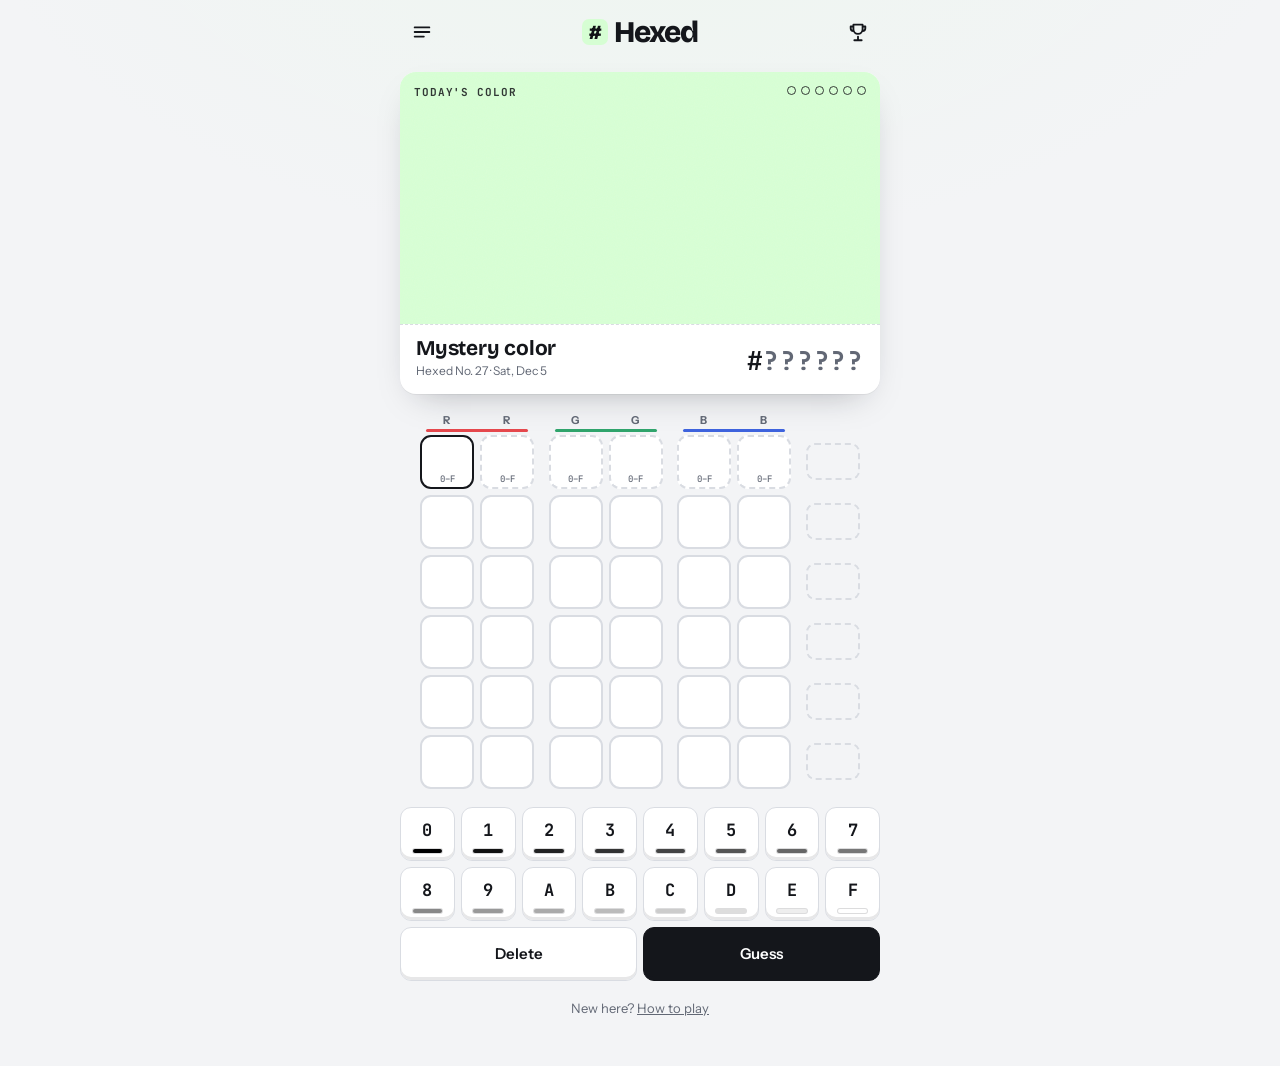
==== commit 17429d3f: "Connect the leaderboard to Supabase Uses the project's public URL and publishable key, which are mea" ====
--- a/index.html
+++ b/index.html
@@ -395,8 +395,8 @@
 (() => {
   // ---- Leaderboard connection (Supabase). Both values are safe to publish.
   const CONFIG = {
-    supabaseUrl: '',
-    supabaseKey: ''
+    supabaseUrl: 'https://rzarchlzbysovqumzvyi.supabase.co',
+    supabaseKey: 'sb_publishable_Ssl9L8brbm2t8YLiRgnFEQ_yGmAYJN_'
   };
   const LB_ON = !!(CONFIG.supabaseUrl && CONFIG.supabaseKey);
 
